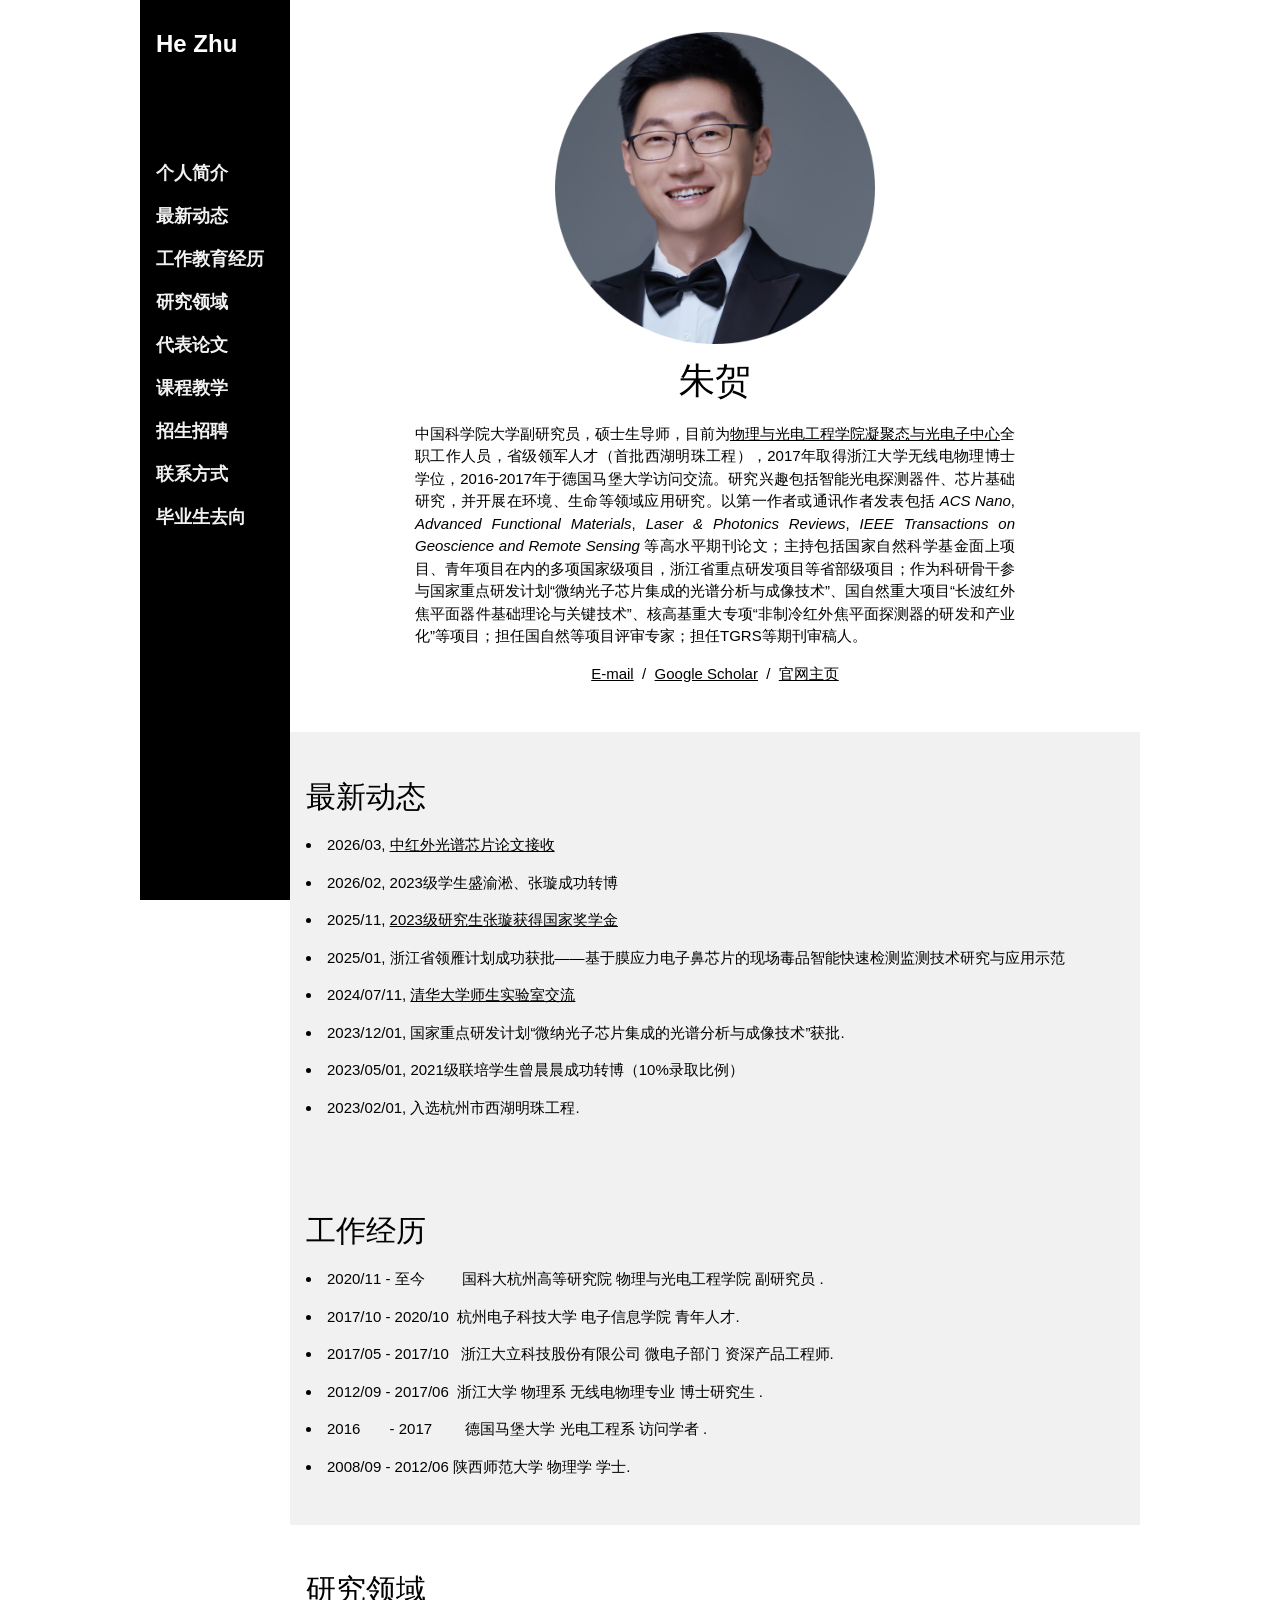
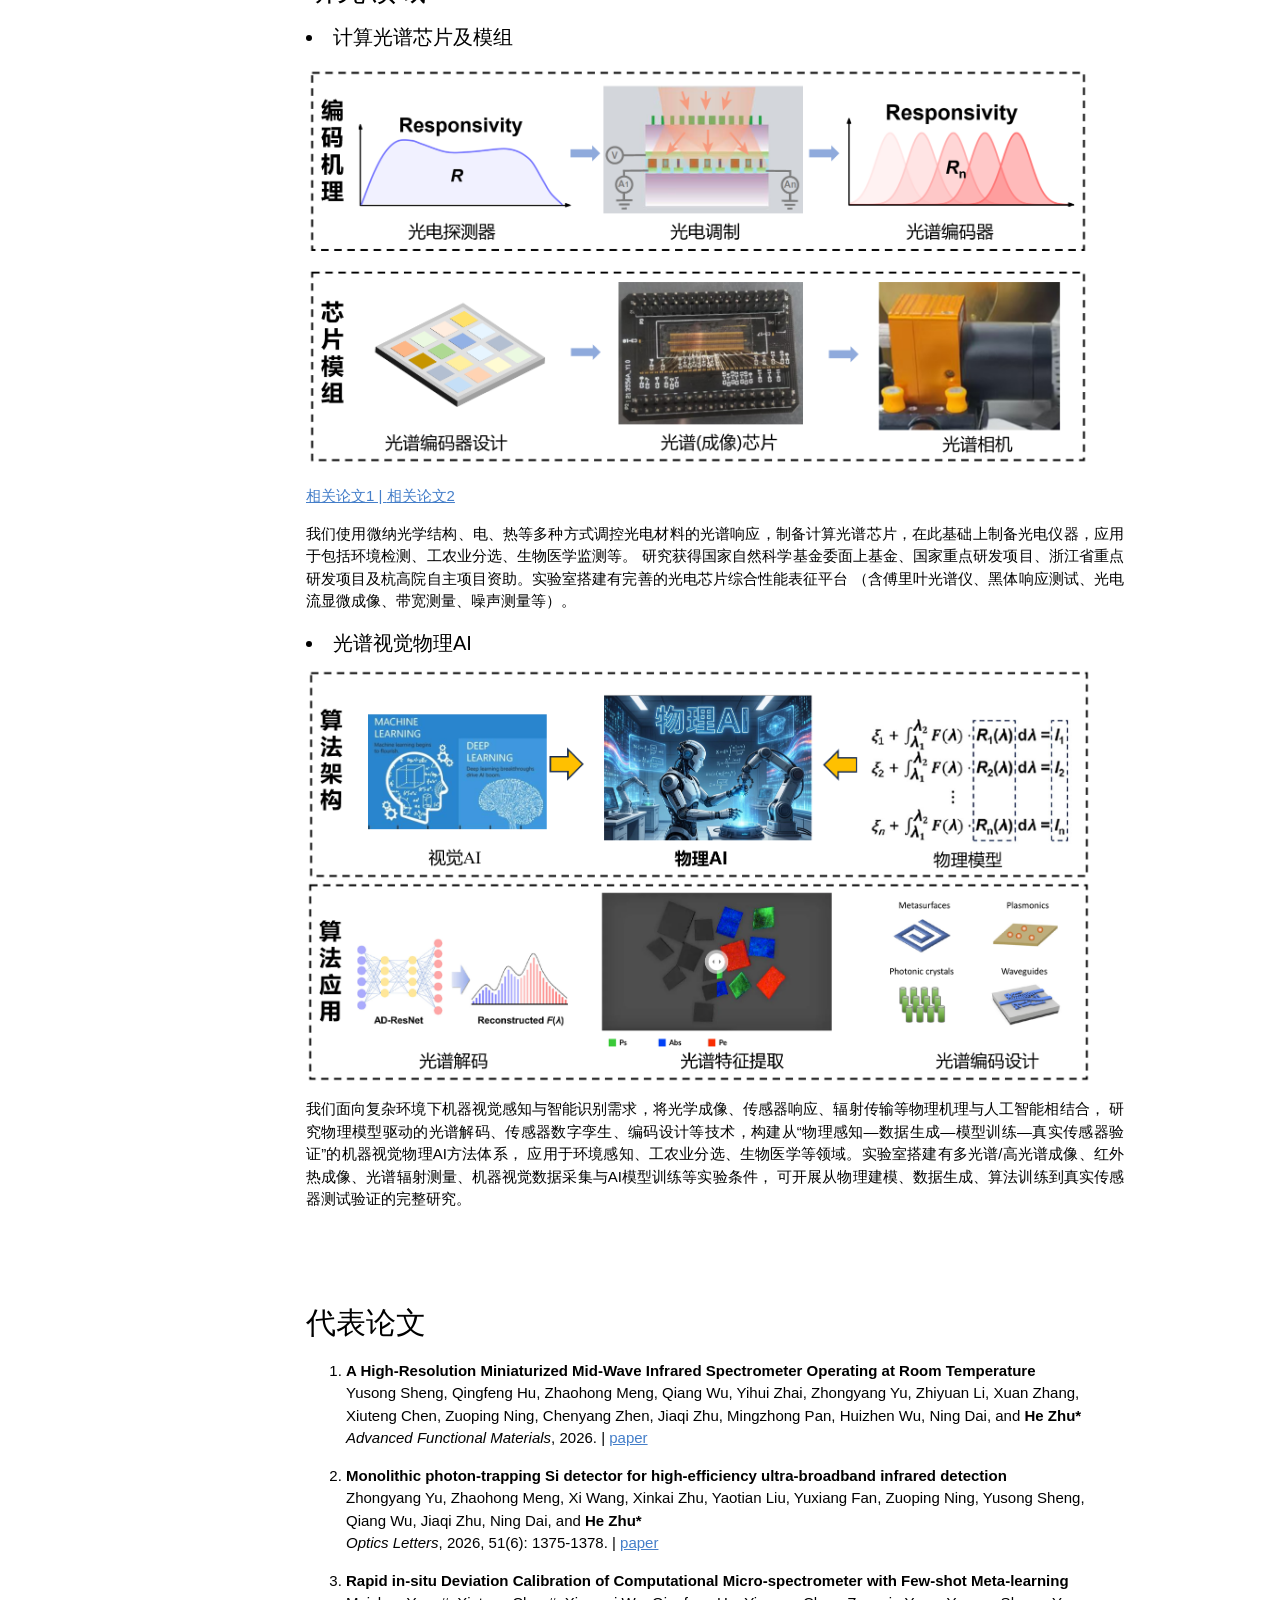
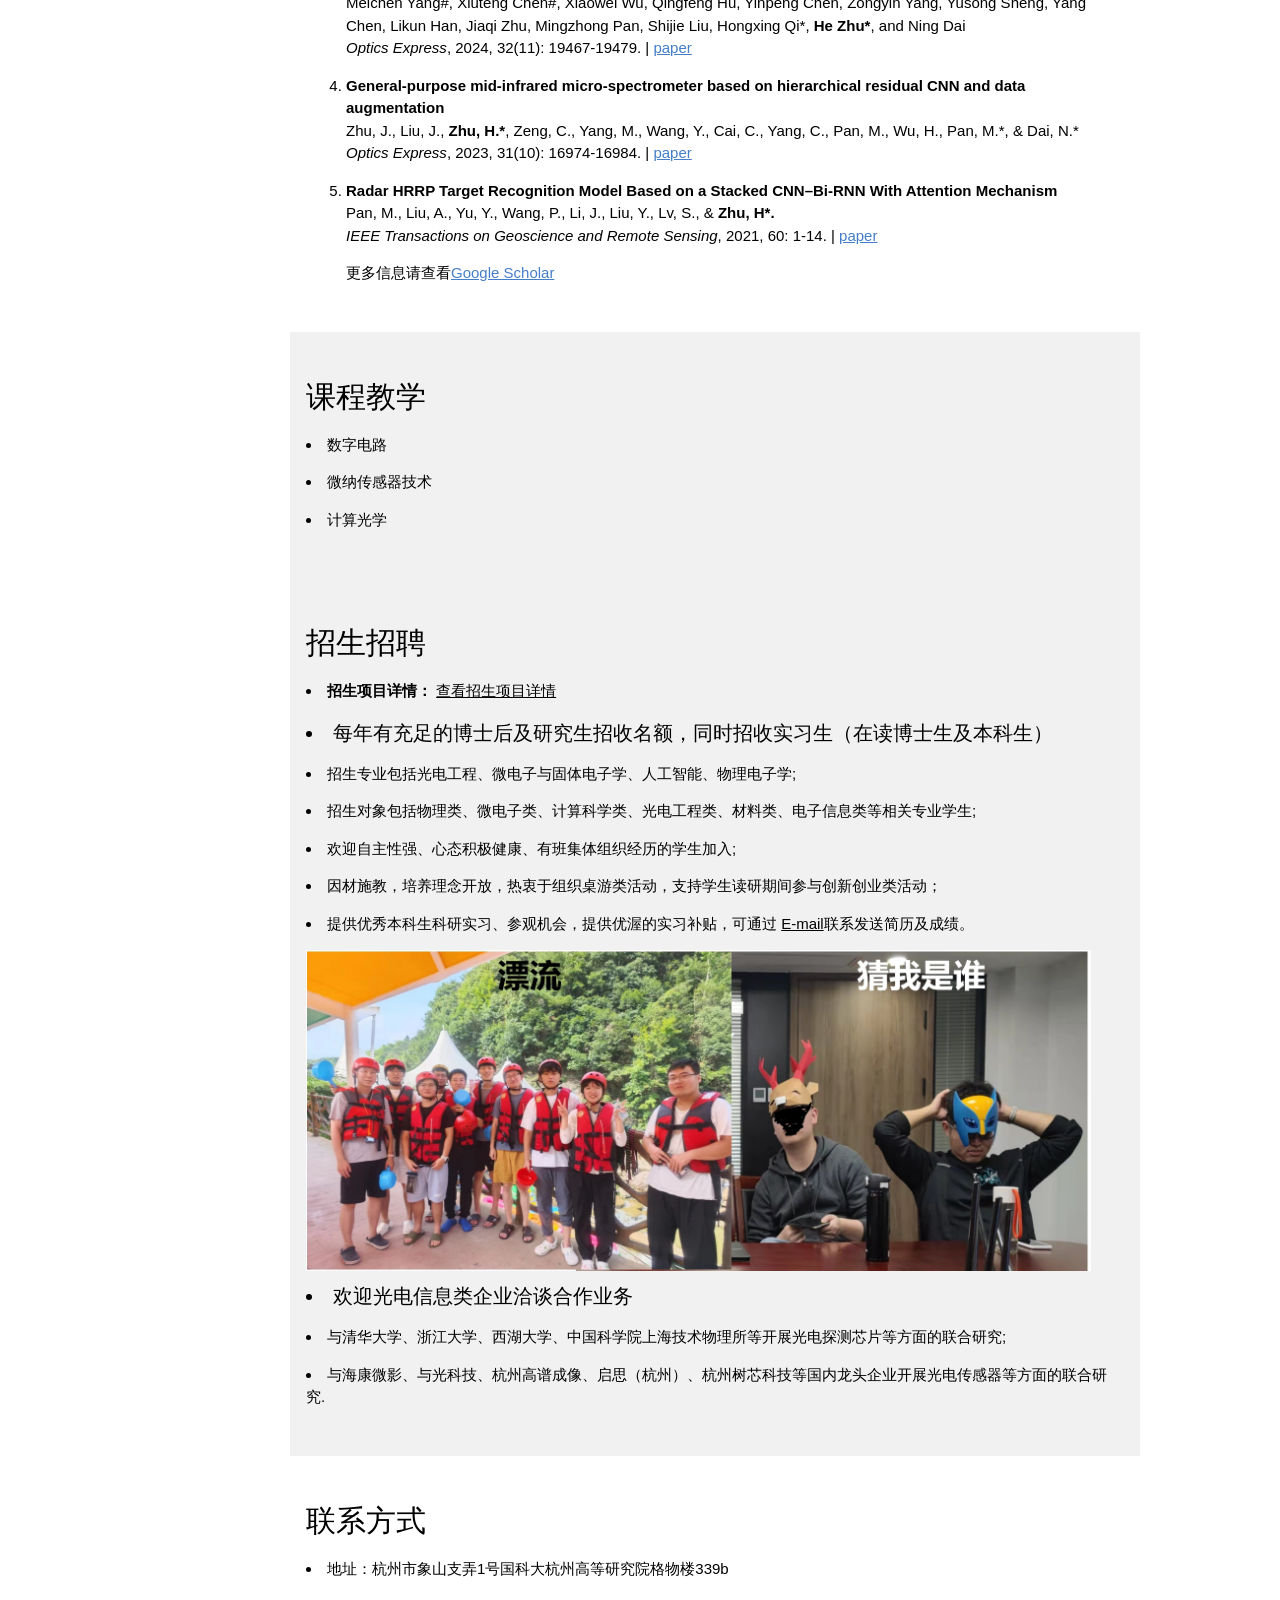
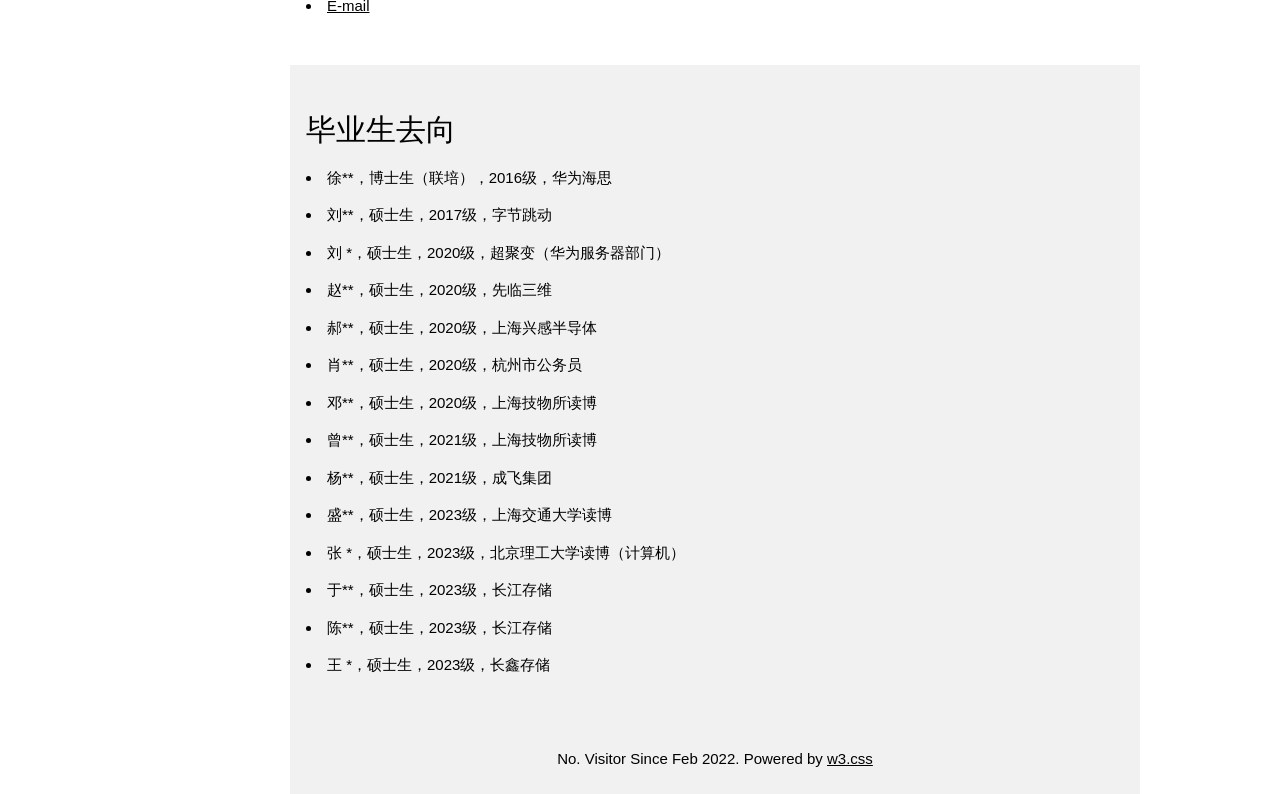
==== index.html @ 07e1faf7 "Initial commit" ====
<!DOCTYPE html>
<html xmlns="http://www.w3.org/1999/xhtml" xml:lang="en">

<head>

  <title>He Zhu's Homepage</title>

  <meta charset="UTF-8">
  <meta name="viewport" content="width=device-width, initial-scale=1">
  <meta http-equiv="Content-Type" content="text/html; charset=UTF-8">
  <meta name="description" content="He Zhu is currently a associate professor at University of Chinese Acedamy of Sciences">
  <meta name="keywords" content="He Zhu, 朱贺, University of Chinese Acedamy of Science, electronics engineering, Deep Learning, integrated optoelectronics, integrated circuit">
  <meta name="author" content="He Zhu" />

  <link rel="stylesheet" href="w3.css">

  <style>
  .w3-sidebar a {font-family: "Roboto", sans-serif}
  body,h1,h2,h3,h4,h5,h6,.w3-wide {font-family: "Montserrat", sans-serif;}
  </style>

  <link rel="icon" type="image/png" href="images/icons.png">
  <!--
  <script src="jquery.min.js"></script>
  <script>
  $(document).ready(function(){
    // Add smooth scrolling to all links
    $("a").on('click', function(event) {
      // Make sure this.hash has a value before overriding default behavior
      if (this.hash !== "") {
        // Prevent default anchor click behavior
        event.preventDefault();
        // Store hash
        var hash = this.hash;
        // Using jQuery's animate() method to add smooth page scroll
        // The optional number (800) specifies the number of milliseconds it takes to scroll to the specified area
        $('html, body').animate({
          scrollTop: $(hash).offset().top
        }, 800, function(){
          // Add hash (#) to URL when done scrolling (default click behavior)
          window.location.hash = hash;
        });
      } // End if
    });
  });
  </script>
  //-->

</head>


<body class="w3-content" style="max-width:1000px">

<!-- Sidebar/menu -->
<nav class="w3-sidebar w3-bar-block w3-black w3-collapse w3-top w3-right" style="z-index:3;width:150px" id="mySidebar">
  <div class="w3-container w3-display-container w3-padding-16">
    <h3><b>He Zhu</b></h3>
  </div>
  <div class="w3-padding-64 w3-text-light-grey w3-large" style="font-weight:bold">
    <a href="#个人简介" class="w3-bar-item w3-button">个人简介</a>
    <a href="#最新动态" class="w3-bar-item w3-button">最新动态</a>
    <a href="#工作经历" class="w3-bar-item w3-button">工作教育经历</a>
    <a href="#研究领域" class="w3-bar-item w3-button">研究领域</a>
    <a href="#代表论文" class="w3-bar-item w3-button">代表论文</a>
    <a href="#课程教学" class="w3-bar-item w3-button">课程教学</a>
    <a href="#招生招聘" class="w3-bar-item w3-button">招生招聘</a>
    <a href="#联系方式" class="w3-bar-item w3-button">联系方式</a>
	<a href="#毕业生去向" class="w3-bar-item w3-button">毕业生去向</a>
  </div>
</nav>

<!-- Top menu on small screens -->
<header class="w3-bar w3-top w3-hide-large w3-black w3-xlarge">
  <div class="w3-bar-item w3-padding-24">He Zhu</div>
  <a href="javascript:void(0)" class="w3-bar-item w3-button w3-padding-24 w3-right"  style="font-stretch: extra-expanded;" onclick="w3_open()"><b>≡</b></a>
  </div>
</header>

<!-- Overlay effect when opening sidebar on small screens -->
<div class="w3-overlay w3-hide-large" onclick="w3_close()" style="cursor:pointer" title="close side menu" id="myOverlay"></div>

<!-- !PAGE CONTENT! -->
<div class="w3-main" style="margin-left:150px">

  <!-- Push down content on small screens -->
  <div class="w3-hide-large" style="margin-top:83px"></div>

<!-- The Home Section -->
    <div class="w3-container w3-center w3-padding-32" id="个人简介">
      <img style="width: 80%;max-width: 320px" alt="profile photo" src="images/HeZhu.png">
      <h1>朱贺</h1>
        <p class="w3-justify" style="width:100%;border:0px;border-spacing:0px;border-collapse:separate;margin-right:auto;margin-left:auto;max-width:600px">
          中国科学院大学副研究员，硕士生导师，目前为<a href="http://hias.ucas.ac.cn/wlgd/">物理与光电工程学院凝聚态与光电子中心</a>全职工作人员，省级领军人才（首批西湖明珠工程），2017年取得浙江大学无线电物理博士学位，2016-2017年于德国马堡大学访问交流。研究兴趣包括智能光电探测器件、芯片基础研究，并开展在环境、生命等领域应用研究。以第一作者或通讯作者发表包括
		<em>ACS Nano</em>, <em>Advanced Functional Materials</em>, <em>Laser & Photonics Reviews</em>, <em>IEEE Transactions on Geoscience and Remote Sensing</em>
		等高水平期刊论文；主持包括国家自然科学基金面上项目、青年项目在内的多项国家级项目，浙江省重点研发项目等省部级项目；作为科研骨干参与国家重点研发计划“微纳光子芯片集成的光谱分析与成像技术”、国自然重大项目“长波红外焦平面器件基础理论与关键技术”、核高基重大专项“非制冷红外焦平面探测器的研发和产业化”等项目；担任国自然等项目评审专家；担任TGRS等期刊审稿人。
        </p>
        <p class="w3-center">
          <a href="mailto:anthonyzhu1990@hotmail.com">E-mail</a> &nbsp/&nbsp
          <a href="https://scholar.google.com/citations?user=N4bDGVIAAAAJ&hl">Google Scholar</a> &nbsp/&nbsp
          <a href="https://people.ucas.ac.cn/~0068538"> 官网主页 </a>
        </p>
        </tbody></table>
  </div>

<!-- The News Section -->
  <div class="w3-container w3-light-grey w3-padding-32" id="最新动态">
   <h2>最新动态</h2>
	  <p><li> 2026/03, <a href="https://advanced.onlinelibrary.wiley.com/doi/full/10.1002/adfm.202528006">中红外光谱芯片论文接收</a></li></p>
	  <p><li> 2026/02, 2023级学生盛渝淞、张璇成功转博</a></li></p>
	  <p><li> 2025/11, <a href="https://mp.weixin.qq.com/s/tGNNnICyc20aMs4fM48_Fg">2023级研究生张璇获得国家奖学金</a></li></p>
	  <p><li> 2025/01, 浙江省领雁计划成功获批——基于膜应力电子鼻芯片的现场毒品智能快速检测监测技术研究与应用示范</a></li></p>
	  <p><li> 2024/07/11, <a href="http://hias.ucas.ac.cn/wlgd/info/1025/1534.htm">清华大学师生实验室交流</a></li></p>
	  <p><li> 2023/12/01, 国家重点研发计划“微纳光子芯片集成的光谱分析与成像技术”获批.</li></p>
	  <p><li> 2023/05/01, 2021级联培学生曾晨晨成功转博（10%录取比例）</li></p>
	  <p><li> 2023/02/01, 入选杭州市西湖明珠工程.</li></p>
  </div>
<!-- The Experience Section -->
  <div class="w3-container w3-light-grey w3-padding-32" id="工作经历">
    <h2>工作经历</h2>
      <p><li> 2020/11 - 至今&nbsp;&nbsp;&nbsp;&nbsp;&nbsp;&nbsp;&nbsp;&nbsp; 国科大杭州高等研究院 物理与光电工程学院 副研究员 .</li></p>
      <p><li> 2017/10 - 2020/10&nbsp; 杭州电子科技大学 电子信息学院 青年人才.</li></p>
      <p><li> 2017/05 - 2017/10&nbsp;&nbsp; 浙江大立科技股份有限公司 微电子部门 资深产品工程师.</li></p>
      <p><li> 2012/09 - 2017/06&nbsp; 浙江大学 物理系 无线电物理专业 博士研究生 .</li></p>
	  <p><li> 2016 &nbsp;&nbsp;&nbsp;&nbsp;&nbsp;&nbsp;- 2017&nbsp;&nbsp;&nbsp;&nbsp;&nbsp;&nbsp;&nbsp; 德国马堡大学 光电工程系 访问学者  .</li></p>
      <p><li> 2008/09 - 2012/06 陕西师范大学 物理学 学士.</li></p>          
  </div>
<!-- The Research Section -->
  <div class="w3-container w3-padding-32" id="研究领域">
    <h2>研究领域</h2>
   <h4><li>计算光谱芯片及模组</li></h4>
        <img style="width:96%;" src="images/1.png"> 
        <p class="w3-justify">
        <a style="color: #447ec9" href="https://sci-hub.se/10.1109/tgrs.2021.3055061">相关论文1 | </a> <a style="color: #447ec9" href="chrome-extension://ikhdkkncnoglghljlkmcimlnlhkeamad/pdf-viewer/web/viewer.html?file=https%3A%2F%2Fopg.optica.org%2Fdirectpdfaccess%2F3acac5ec-721a-4511-b8a6ef97a8b1cde2_530421%2Foe-31-10-16974.pdf%3Fda%3D1%26id%3D530421%26seq%3D0%26mobile%3Dno#=&zoom=190">相关论文2</a>
        </p>
        <p class="w3-justify">
        我们使用微纳光学结构、电、热等多种方式调控光电材料的光谱响应，制备计算光谱芯片，在此基础上制备光电仪器，应用于包括环境检测、工农业分选、生物医学监测等。
		研究获得国家自然科学基金委面上基金、国家重点研发项目、浙江省重点研发项目及杭高院自主项目资助。实验室搭建有完善的光电芯片综合性能表征平台
		（含傅里叶光谱仪、黑体响应测试、光电流显微成像、带宽测量、噪声测量等）。
        </p> 
   <h4><li>光谱视觉物理AI</li></h4>
        <img style="width:96%;" src="images/2.png"> 
        <p class="w3-justify">
        </p>
        <p class="w3-justify">
        我们面向复杂环境下机器视觉感知与智能识别需求，将光学成像、传感器响应、辐射传输等物理机理与人工智能相结合，
		研究物理模型驱动的光谱解码、传感器数字孪生、编码设计等技术，构建从“物理感知—数据生成—模型训练—真实传感器验证”的机器视觉物理AI方法体系，
		应用于环境感知、工农业分选、生物医学等领域。实验室搭建有多光谱/高光谱成像、红外热成像、光谱辐射测量、机器视觉数据采集与AI模型训练等实验条件，
		可开展从物理建模、数据生成、算法训练到真实传感器测试验证的完整研究。
        </p>    
  </div>
  
 <!-- The Publications Section -->
  <div class="w3-container w3-padding-32"" id="代表论文">
    <h2>代表论文</h2>

    <ol>

	  <p>
      <li><strong>A High-Resolution Miniaturized Mid-Wave Infrared Spectrometer Operating at Room Temperature</strong>
      <br>
      Yusong Sheng, Qingfeng Hu, Zhaohong Meng, Qiang Wu, Yihui Zhai, Zhongyang Yu, Zhiyuan Li, Xuan Zhang, Xiuteng Chen, Zuoping Ning, Chenyang Zhen, Jiaqi Zhu, Mingzhong Pan, Huizhen Wu, Ning Dai, and <strong>He Zhu*</strong>
      <br>
      <em>Advanced Functional Materials</em>, 2026. | <a style="color: #447ec9" href="https://advanced.onlinelibrary.wiley.com/doi/full/10.1002/adfm.202528006">paper</a>
      </p>
      
	  <p>
      <li><strong>Monolithic photon-trapping Si detector for high-efficiency ultra-broadband infrared detection</strong>
      <br>
      Zhongyang Yu, Zhaohong Meng, Xi Wang, Xinkai Zhu, Yaotian Liu, Yuxiang Fan, Zuoping Ning, Yusong Sheng, Qiang Wu, Jiaqi Zhu, Ning Dai, and <strong>He Zhu*</strong>
      <br>
      <em>Optics Letters</em>, 2026, 51(6): 1375-1378. | <a style="color: #447ec9" href="https://opg.optica.org/viewmedia.cfm?r=1&rwjcode=ol&uri=ol-51-6-1375&seq=0">paper</a>
      </p>
		
      <p>
      <li><strong>Rapid in-situ Deviation Calibration of Computational Micro-spectrometer with Few-shot Meta-learning</strong>
      <br>
      Meichen Yang#, Xiuteng Chen#, Xiaowei Wu, Qingfeng Hu, Yinpeng Chen, Zongyin Yang, Yusong Sheng, Yang Chen, Likun Han, Jiaqi Zhu, Mingzhong Pan, Shijie Liu, Hongxing Qi*, <strong>He Zhu*</strong>, and Ning Dai
      <br>
      <em>Optics Express</em>, 2024, 32(11): 19467-19479. | <a style="color: #447ec9" href="https://opg.optica.org/oe/fulltext.cfm?uri=oe-32-11-19467">paper</a>
      </p>
	    
      <p>
      <li><strong>General-purpose mid-infrared micro-spectrometer based on hierarchical residual CNN and data augmentation</strong>
      <br>
      Zhu, J., Liu, J., <strong>Zhu, H.*</strong>, Zeng, C., Yang, M., Wang, Y., Cai, C., Yang, C., Pan, M., Wu, H., Pan, M.*, & Dai, N.*
      <br>
      <em>Optics Express</em>, 2023, 31(10): 16974-16984. | <a style="color: #447ec9" href="chrome-extension://ikhdkkncnoglghljlkmcimlnlhkeamad/pdf-viewer/web/viewer.html?file=https%3A%2F%2Fopg.optica.org%2Fdirectpdfaccess%2F9997e5d5-12fb-4549-94328fb169405b55_530421%2Foe-31-10-16974.pdf%3Fda%3D1%26id%3D530421%26seq%3D0%26mobile%3Dno#=&zoom=190">paper</a>
      </p>  
		
      <p>
      <li><strong>Radar HRRP Target Recognition Model Based on a Stacked CNN–Bi-RNN With Attention Mechanism</strong>
      <br>
      Pan, M., Liu, A., Yu, Y., Wang, P., Li, J., Liu, Y., Lv, S., & <strong>Zhu, H*.</strong> 
      <br>
      <em>IEEE Transactions on Geoscience and Remote Sensing</em>, 2021, 60: 1-14. | <a style="color: #447ec9" href="https://ieeexplore.ieee.org/document/9352965/">paper</a>
      </p>
      <p>
      更多信息请查看<a style="color: #447ec9" href="https://scholar.google.com/citations?user=N4bDGVIAAAAJ&hl">Google Scholar</a>
      </ol>

    </p>
  </div>
<!-- The Teaching Section -->
  <div class="w3-container w3-light-grey w3-padding-32" id="课程教学">
    <h2>课程教学</h2>
      <p><li> 数字电路</p>
      <p><li> 微纳传感器技术</p>
      <p><li> 计算光学</p>
  </div>
<!-- The Recruit Section -->
  <div class="w3-container w3-light-grey w3-padding-32" id="招生招聘">
    <h2>招生招聘</h2>
    <p><li><strong>招生项目详情：</strong> <a href="lab/index.html" target="_blank">查看招生项目详情</a></li></p>
    <h4><li>每年有充足的博士后及研究生招收名额，同时招收实习生（在读博士生及本科生）</li></h4>
	  <p><li> 招生专业包括光电工程、微电子与固体电子学、人工智能、物理电子学;</a></p>
      <p><li> 招生对象包括物理类、微电子类、计算科学类、光电工程类、材料类、电子信息类等相关专业学生;</a></p>
      <p><li> 欢迎自主性强、心态积极健康、有班集体组织经历的学生加入;</a></p>
      <p><li> 因材施教，培养理念开放，热衷于组织桌游类活动，支持学生读研期间参与创新创业类活动；</a></p>
      <p><li> 提供优秀本科生科研实习、参观机会，提供优渥的实习补贴，可通过 <a href="mailto:anthonyzhu1990@hotmail.com">E-mail</a>联系发送简历及成绩。</a></p>
    <img style="width:96%;" src="images/Game3.png"> 
<h4><li>欢迎光电信息类企业洽谈合作业务</li></h4> 
      <p><li> 与清华大学、浙江大学、西湖大学、中国科学院上海技术物理所等开展光电探测芯片等方面的联合研究; </a></p>
      <p><li> 与海康微影、与光科技、杭州高谱成像、启思（杭州）、杭州树芯科技等国内龙头企业开展光电传感器等方面的联合研究</a>.</p>
</div>

  <!-- The contact Section -->
  <div class="w3-container w3-padding-32" id="联系方式">
    <h2>联系方式</h2>
    <p><li> 地址：杭州市象山支弄1号国科大杭州高等研究院格物楼339b</a></p> 
    <p><li> <a href="mailto:anthonyzhu1990@hotmail.com">E-mail</a></p>   
              
   </div>  
 <!-- Graduate -->
  <div class="w3-container w3-light-grey w3-padding-32" id="毕业生去向">
    <h2>毕业生去向</h2>
      <p><li> 徐**，博士生（联培），2016级，华为海思</p>
	  <p><li> 刘**，硕士生，2017级，字节跳动</p>
      <p><li> 刘 *，硕士生，2020级，超聚变（华为服务器部门）</p>
	  <p><li> 赵**，硕士生，2020级，先临三维</p>
      <p><li> 郝**，硕士生，2020级，上海兴感半导体</p>
	  <p><li> 肖**，硕士生，2020级，杭州市公务员</p>
	  <p><li> 邓**，硕士生，2020级，上海技物所读博</p>
      <p><li> 曾**，硕士生，2021级，上海技物所读博</p>
      <p><li> 杨**，硕士生，2021级，成飞集团</p>
	  <p><li> 盛**，硕士生，2023级，上海交通大学读博</p>
	  <p><li> 张 *，硕士生，2023级，北京理工大学读博（计算机）</p>
	  <p><li> 于**，硕士生，2023级，长江存储</p>
	  <p><li> 陈**，硕士生，2023级，长江存储</p>
	  <p><li> 王 *，硕士生，2023级，长鑫存储</p>	  
  </div>
  <div class="w3-light-grey w3-center w3-padding-24">

  <!-- Default Statcounter code for He Zhu's Homepage
  https://www.wangyunhe.site -->
  No.
  <script type="text/javascript">
  var sc_project=12347113; 
  var sc_invisible=0; 
  var sc_security="21aca5d1"; 
  var sc_https=1; 
  var scJsHost = "https://";
  document.write("<sc"+"ript type='text/javascript' src='" + scJsHost+
  "statcounter.com/counter/counter.js'></"+"script>");
  </script> Visitor Since Feb 2022. Powered by <a href="https://www.w3schools.com/w3css/default.asp" title="W3.CSS" target="_blank" class="w3-hover-opacity">w3.css</a>
  <noscript>
    <div class="statcounter"><a title="Web Analytics Made Easy -
  StatCounter" href="https://statcounter.com/" target="_blank"><img
  class="statcounter" src="https://c.statcounter.com/12347113/0/21aca5d1/0/"
  alt="Web Analytics Made Easy - StatCounter"></a></div>
  </noscript>
  <!-- End of Statcounter Code -->

  </div>

  <!-- End page content -->
</div>

<script>
// Accordion 
function myAccFunc() {
  var x = document.getElementById("demoAcc");
  if (x.className.indexOf("w3-show") == -1) {
    x.className += " w3-show";
  } else {
    x.className = x.className.replace(" w3-show", "");
  }
}

// Click on the "Jeans" link on page load to open the accordion for demo purposes
document.getElementById("myBtn").click();


// Open and close sidebar
function w3_open() {
  document.getElementById("mySidebar").style.display = "block";
  document.getElementById("myOverlay").style.display = "block";
}
 
function w3_close() {
  document.getElementById("mySidebar").style.display = "none";
  document.getElementById("myOverlay").style.display = "none";
}
</script>

</body>
</html>
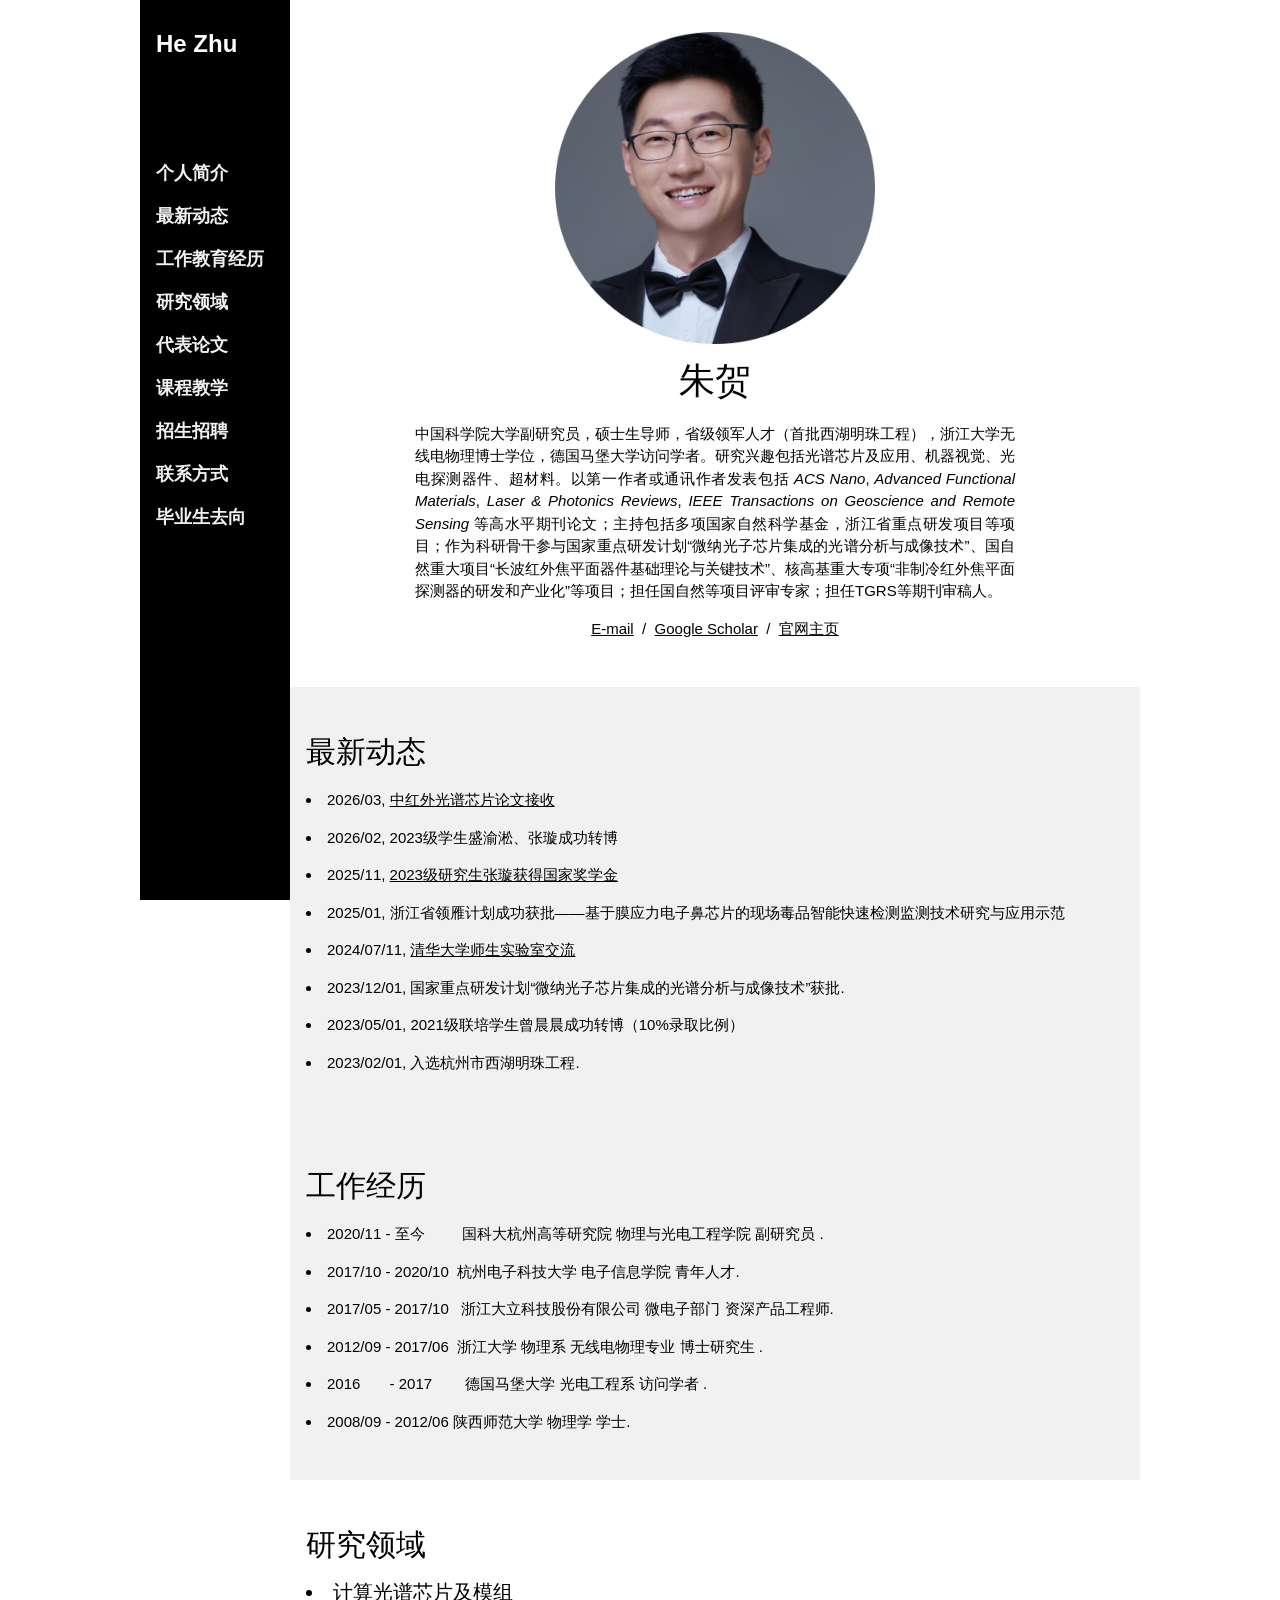
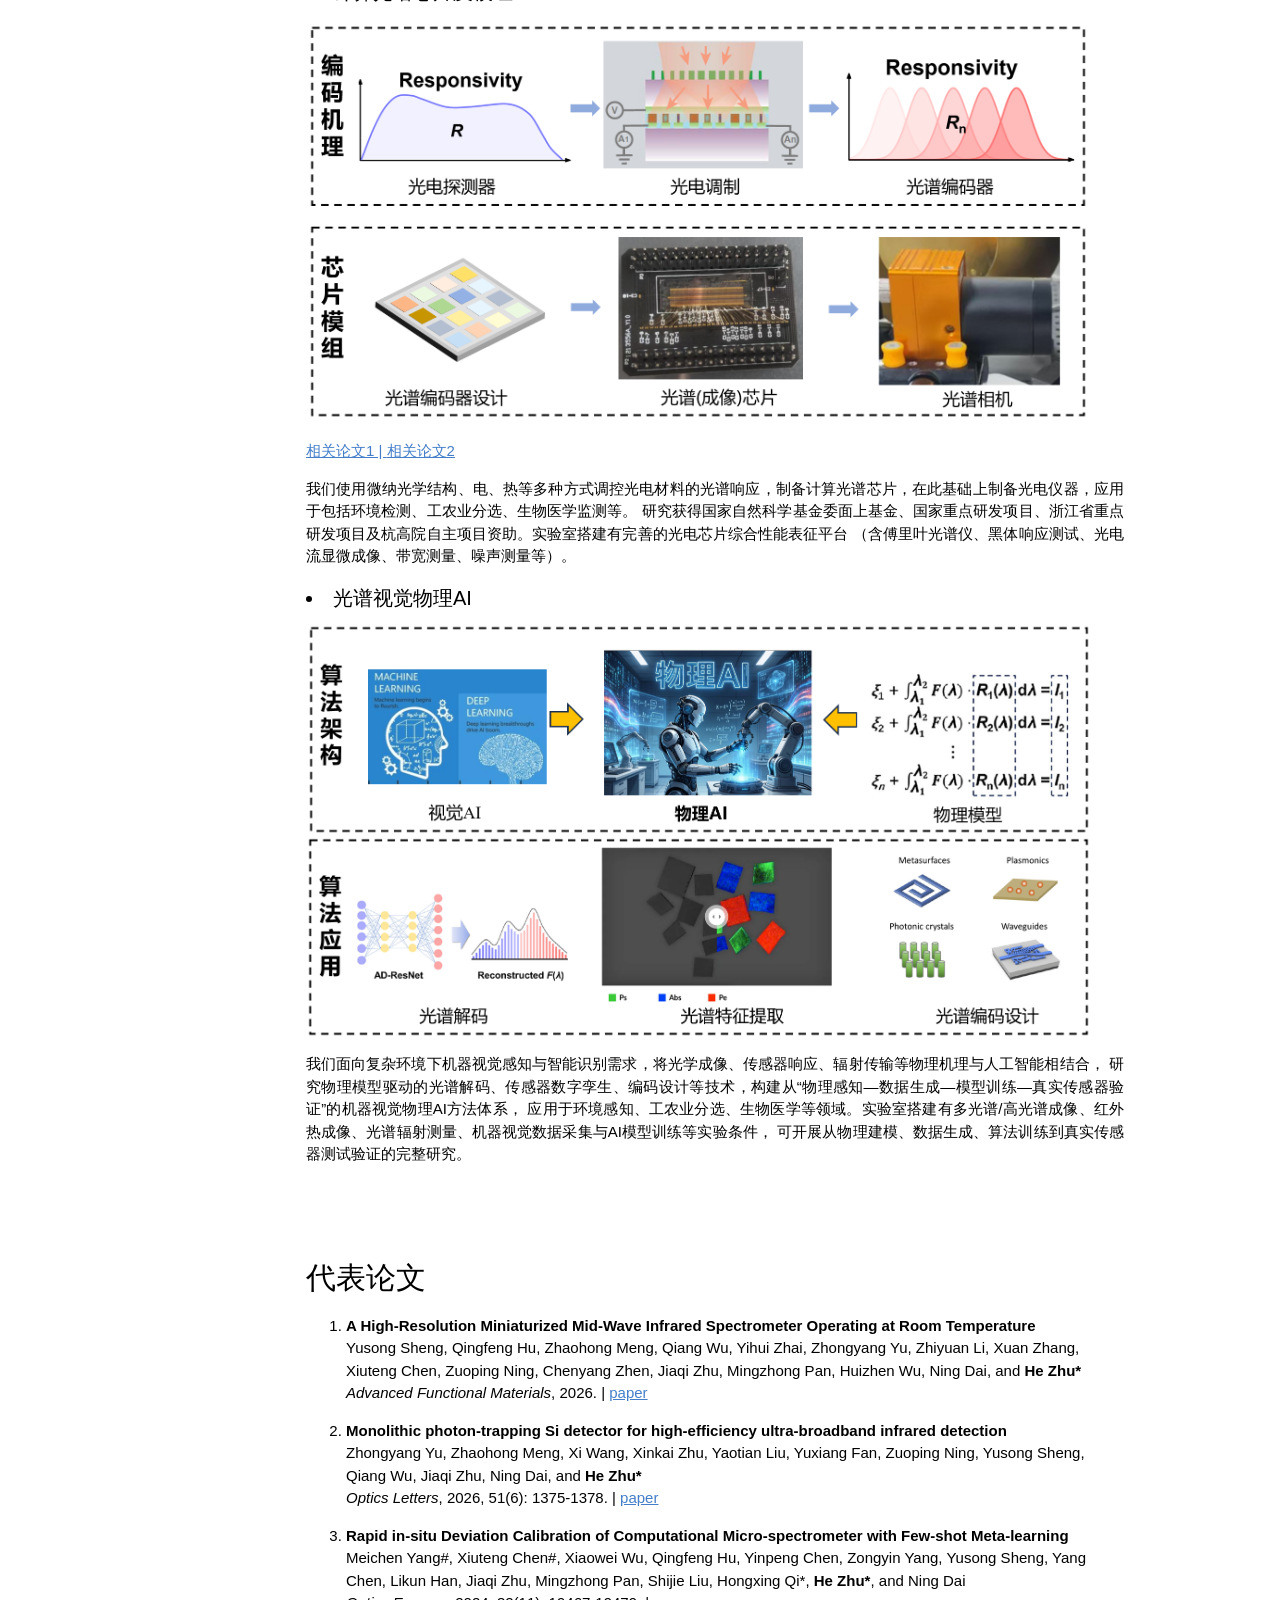
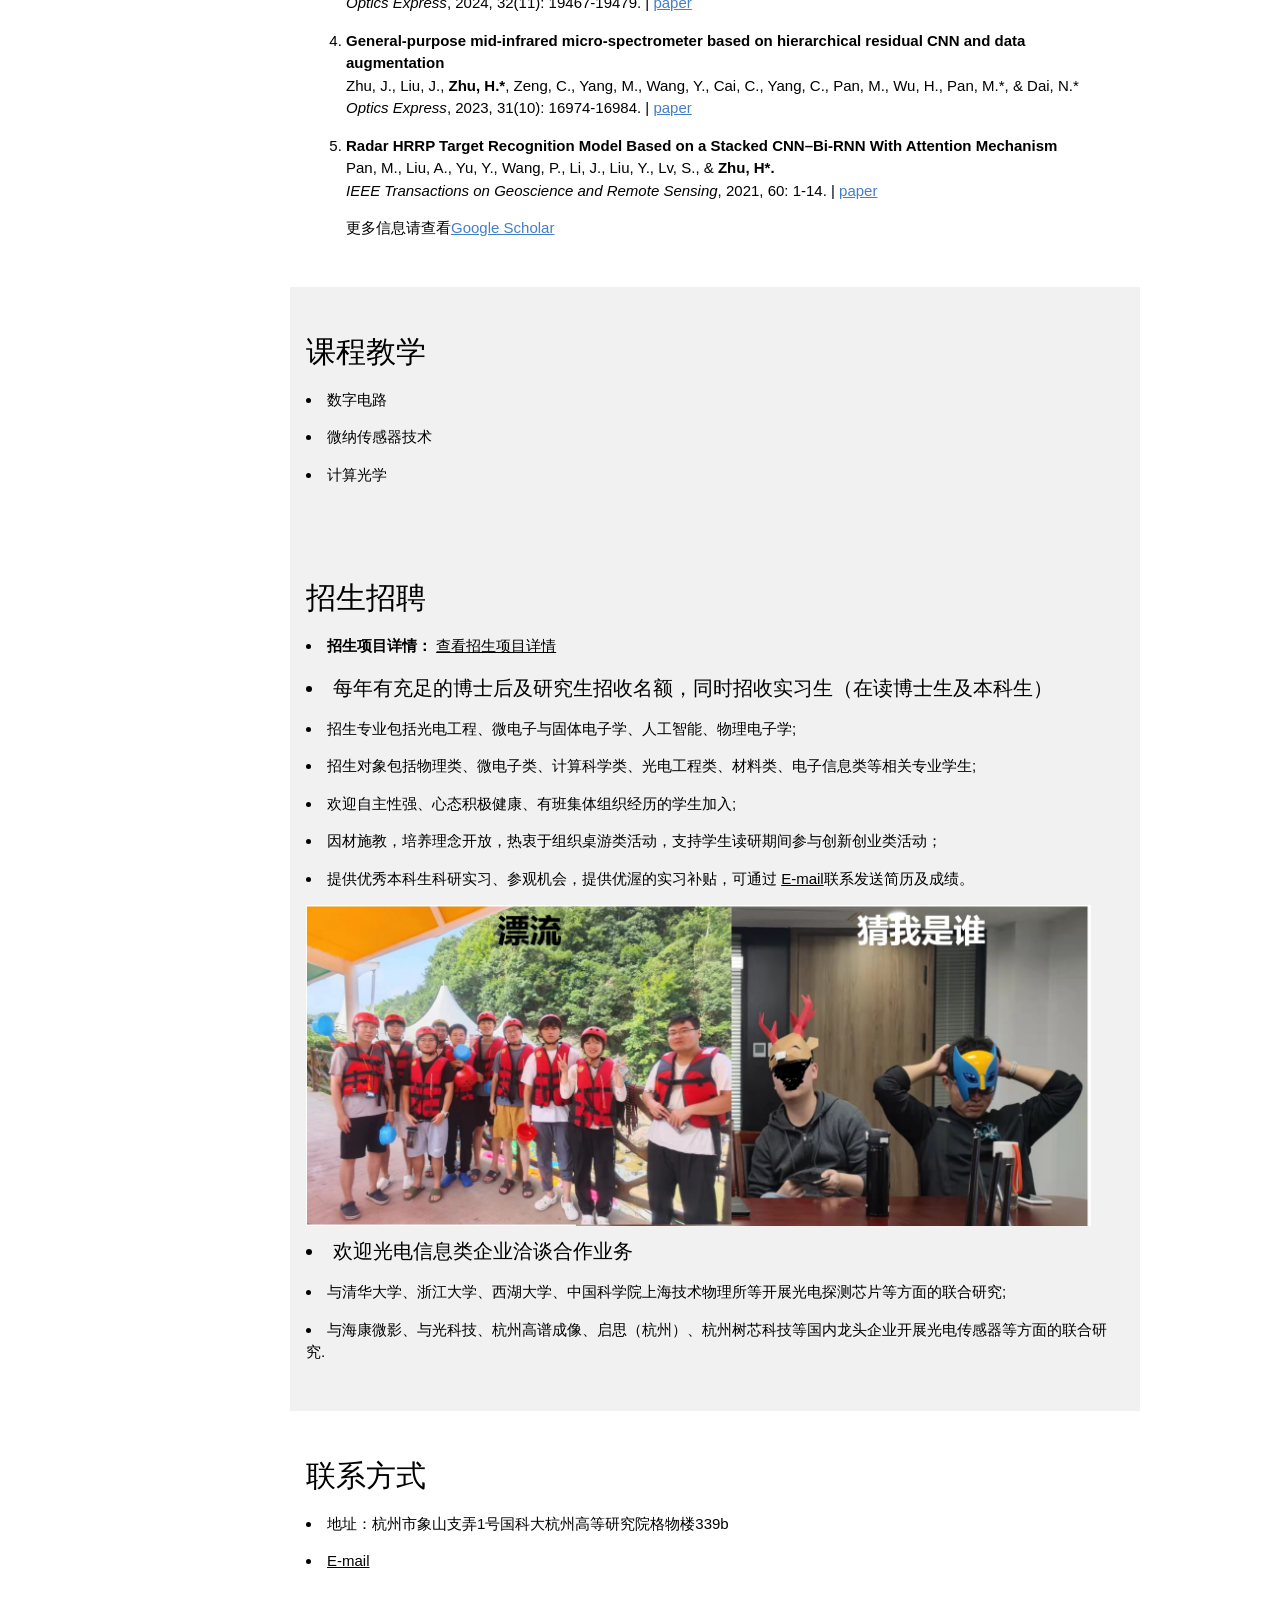
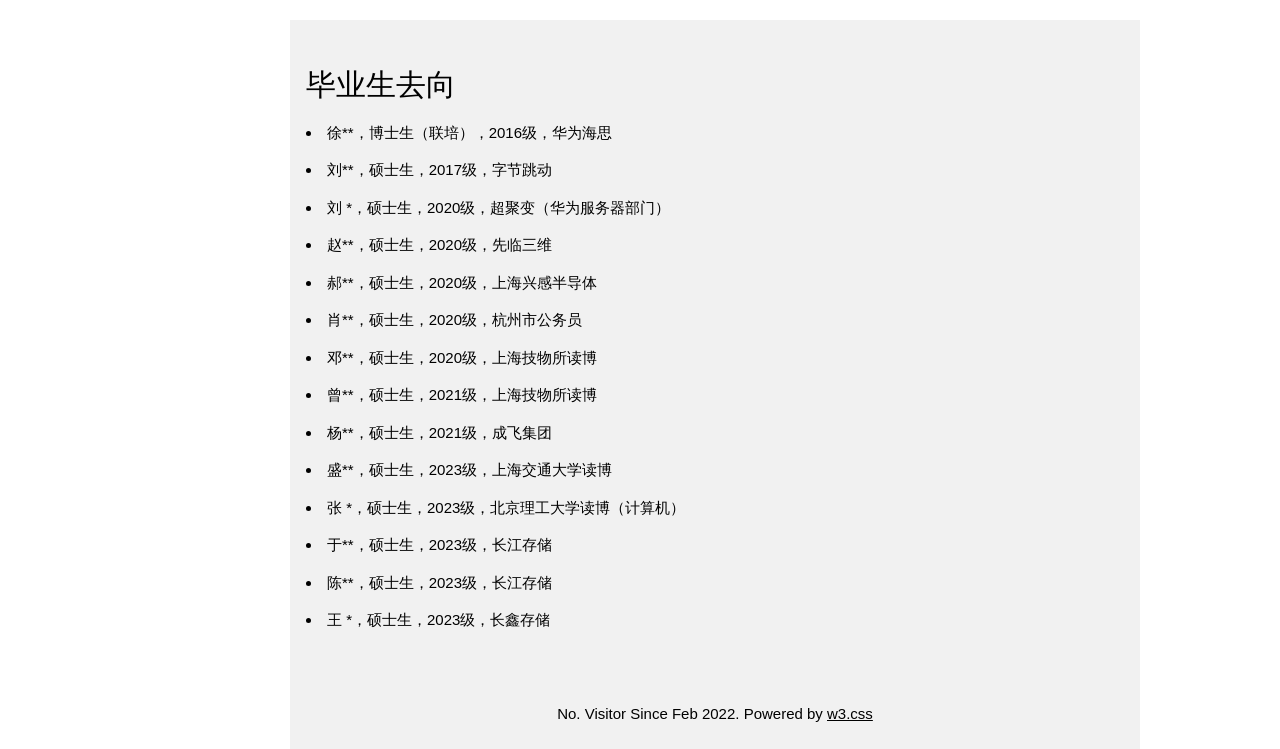
==== commit 23862f71: "Update index.html" ====
--- a/index.html
+++ b/index.html
@@ -91,9 +91,9 @@
       <img style="width: 80%;max-width: 320px" alt="profile photo" src="images/HeZhu.png">
       <h1>朱贺</h1>
         <p class="w3-justify" style="width:100%;border:0px;border-spacing:0px;border-collapse:separate;margin-right:auto;margin-left:auto;max-width:600px">
-          中国科学院大学副研究员，硕士生导师，目前为<a href="http://hias.ucas.ac.cn/wlgd/">物理与光电工程学院凝聚态与光电子中心</a>全职工作人员，省级领军人才（首批西湖明珠工程），2017年取得浙江大学无线电物理博士学位，2016-2017年于德国马堡大学访问交流。研究兴趣包括智能光电探测器件、芯片基础研究，并开展在环境、生命等领域应用研究。以第一作者或通讯作者发表包括
+          中国科学院大学副研究员，硕士生导师，省级领军人才（首批西湖明珠工程），浙江大学无线电物理博士学位，德国马堡大学访问学者。研究兴趣包括光谱芯片及应用、机器视觉、光电探测器件、超材料。以第一作者或通讯作者发表包括
 		<em>ACS Nano</em>, <em>Advanced Functional Materials</em>, <em>Laser & Photonics Reviews</em>, <em>IEEE Transactions on Geoscience and Remote Sensing</em>
-		等高水平期刊论文；主持包括国家自然科学基金面上项目、青年项目在内的多项国家级项目，浙江省重点研发项目等省部级项目；作为科研骨干参与国家重点研发计划“微纳光子芯片集成的光谱分析与成像技术”、国自然重大项目“长波红外焦平面器件基础理论与关键技术”、核高基重大专项“非制冷红外焦平面探测器的研发和产业化”等项目；担任国自然等项目评审专家；担任TGRS等期刊审稿人。
+		等高水平期刊论文；主持包括多项国家自然科学基金，浙江省重点研发项目等项目；作为科研骨干参与国家重点研发计划“微纳光子芯片集成的光谱分析与成像技术”、国自然重大项目“长波红外焦平面器件基础理论与关键技术”、核高基重大专项“非制冷红外焦平面探测器的研发和产业化”等项目；担任国自然等项目评审专家；担任TGRS等期刊审稿人。
         </p>
         <p class="w3-center">
           <a href="mailto:anthonyzhu1990@hotmail.com">E-mail</a> &nbsp/&nbsp
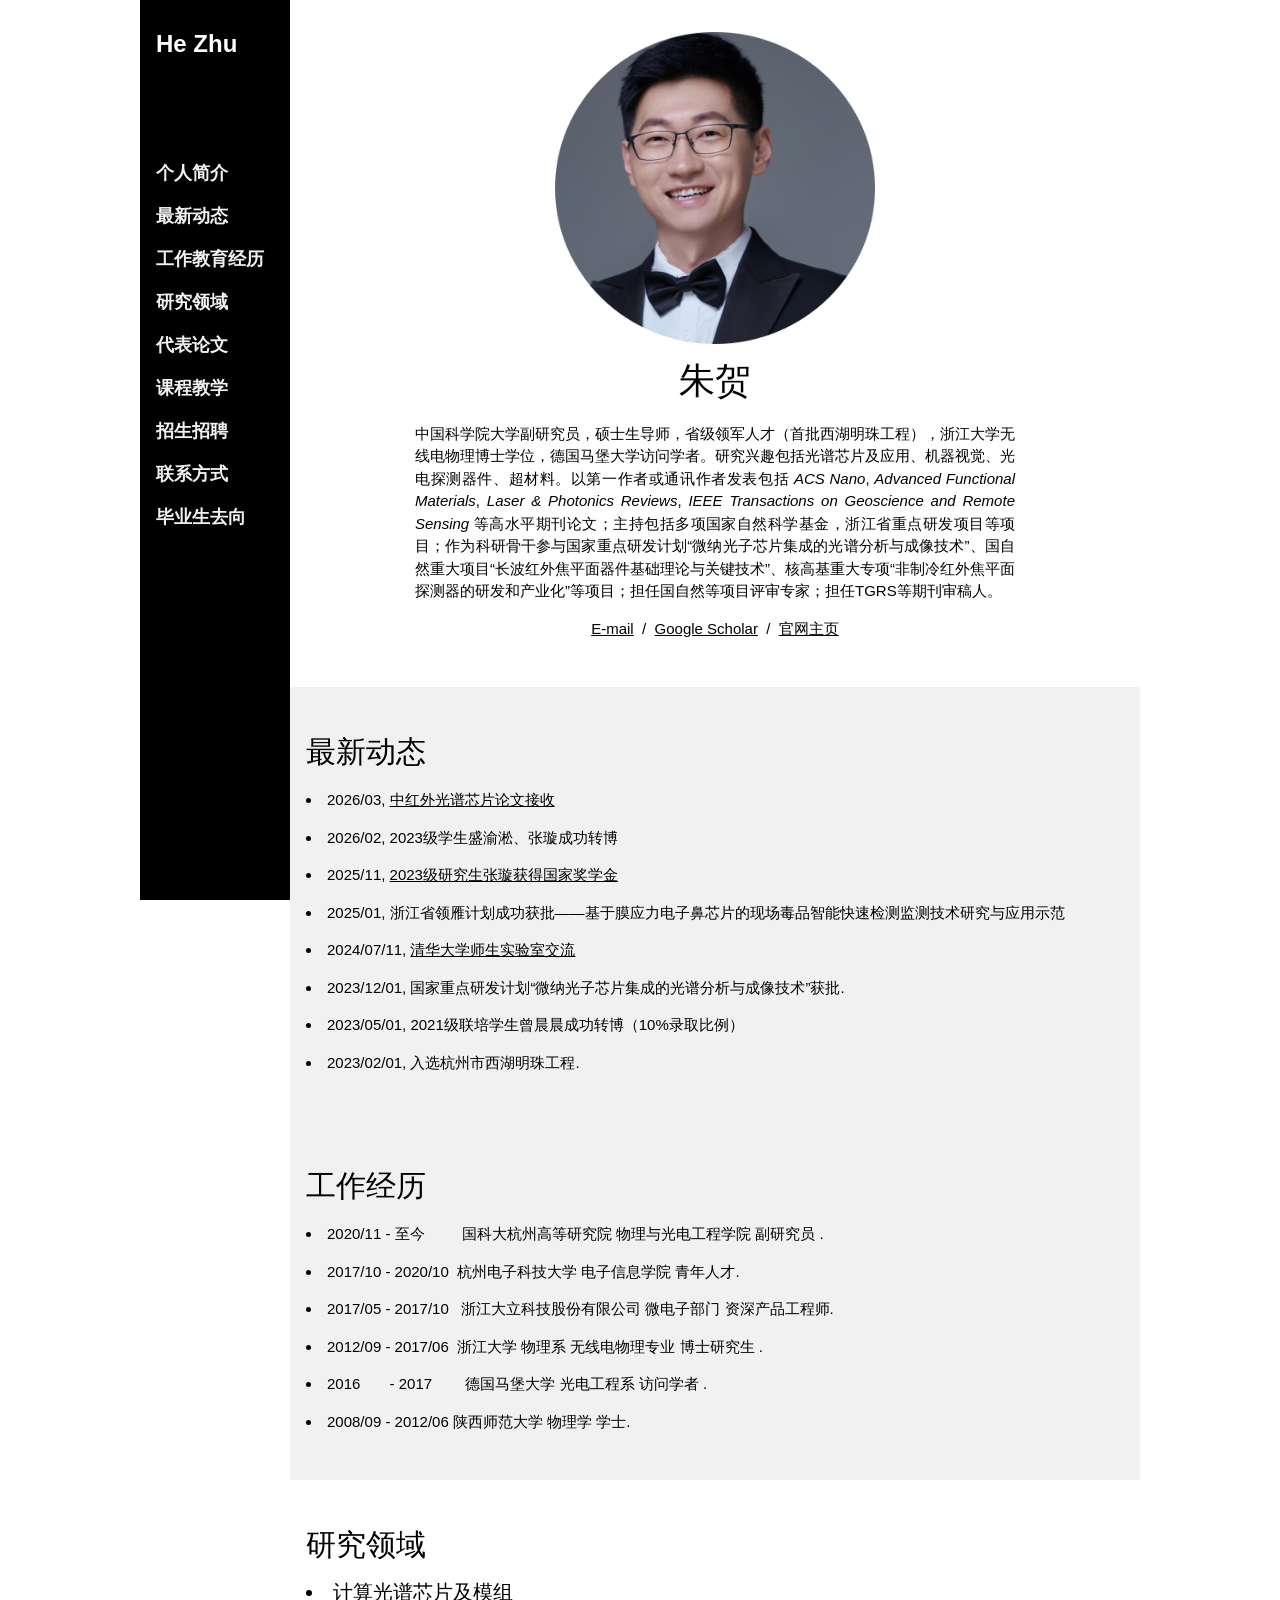
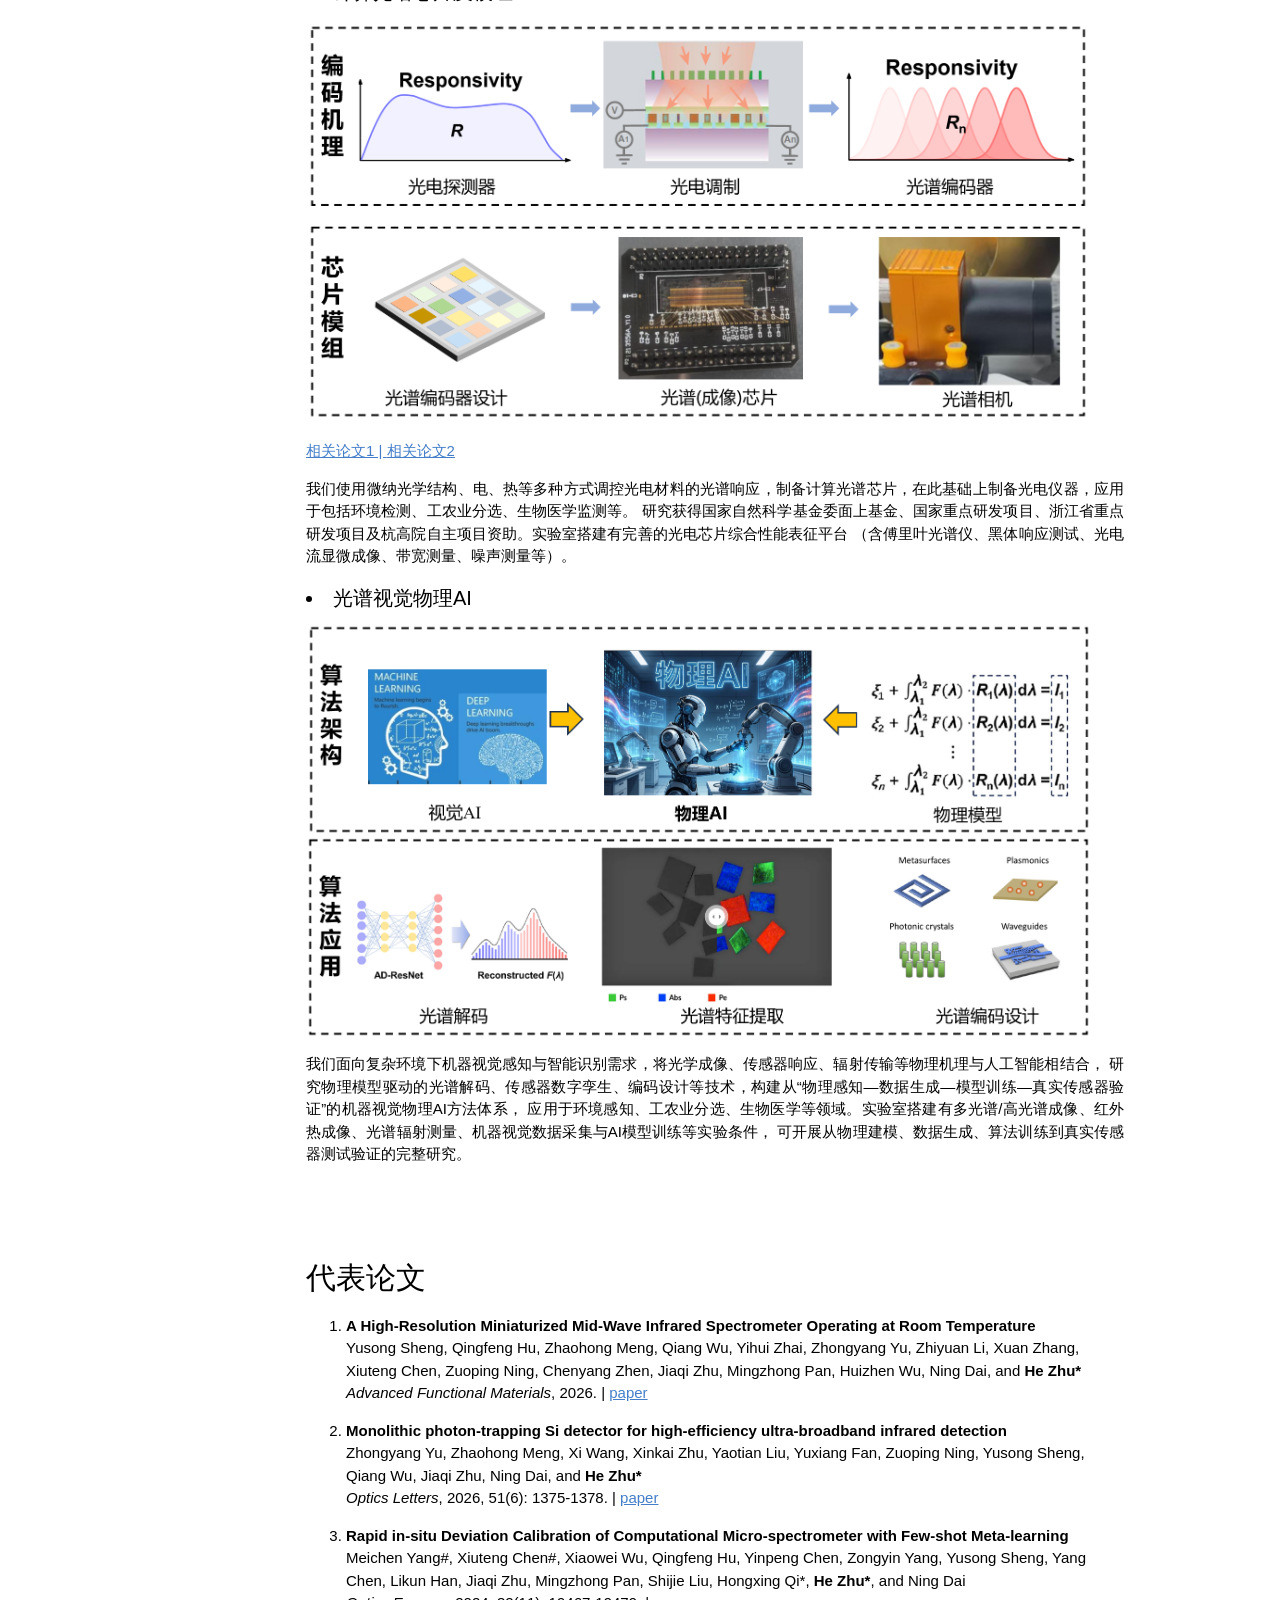
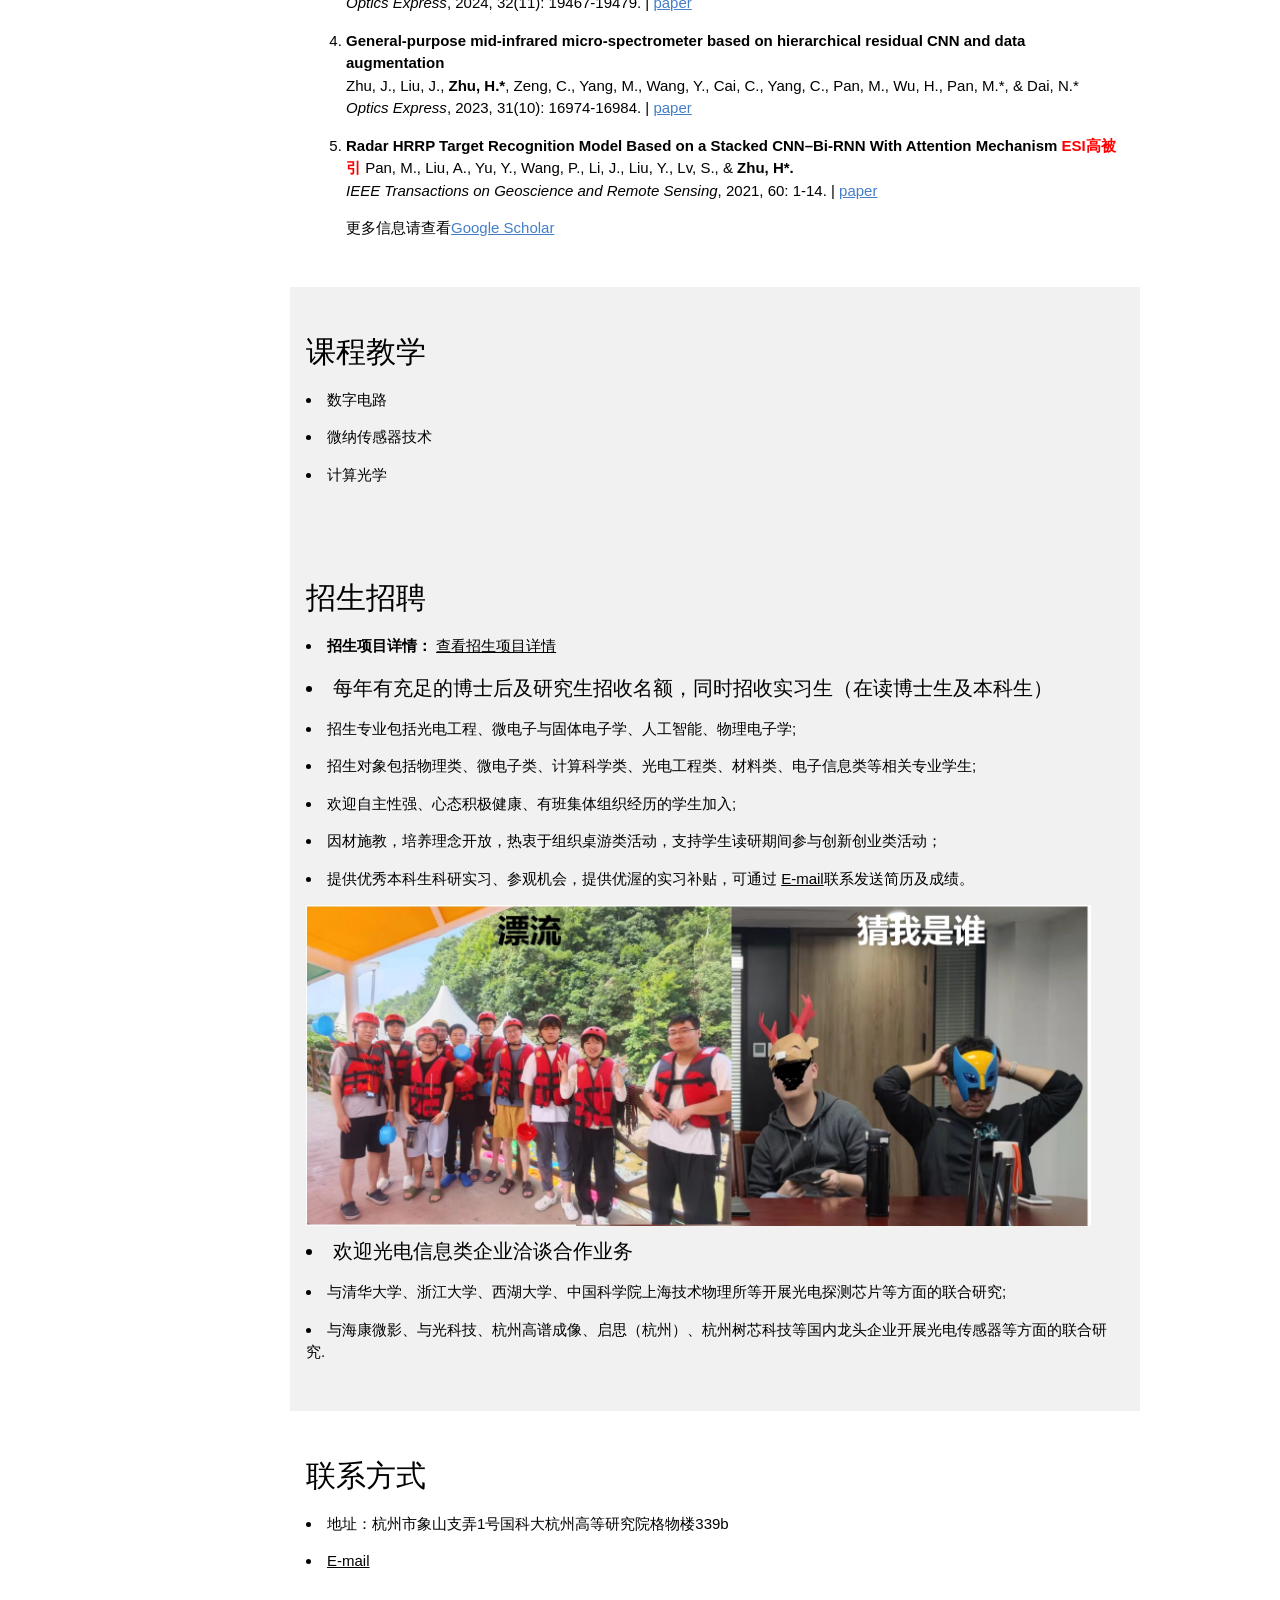
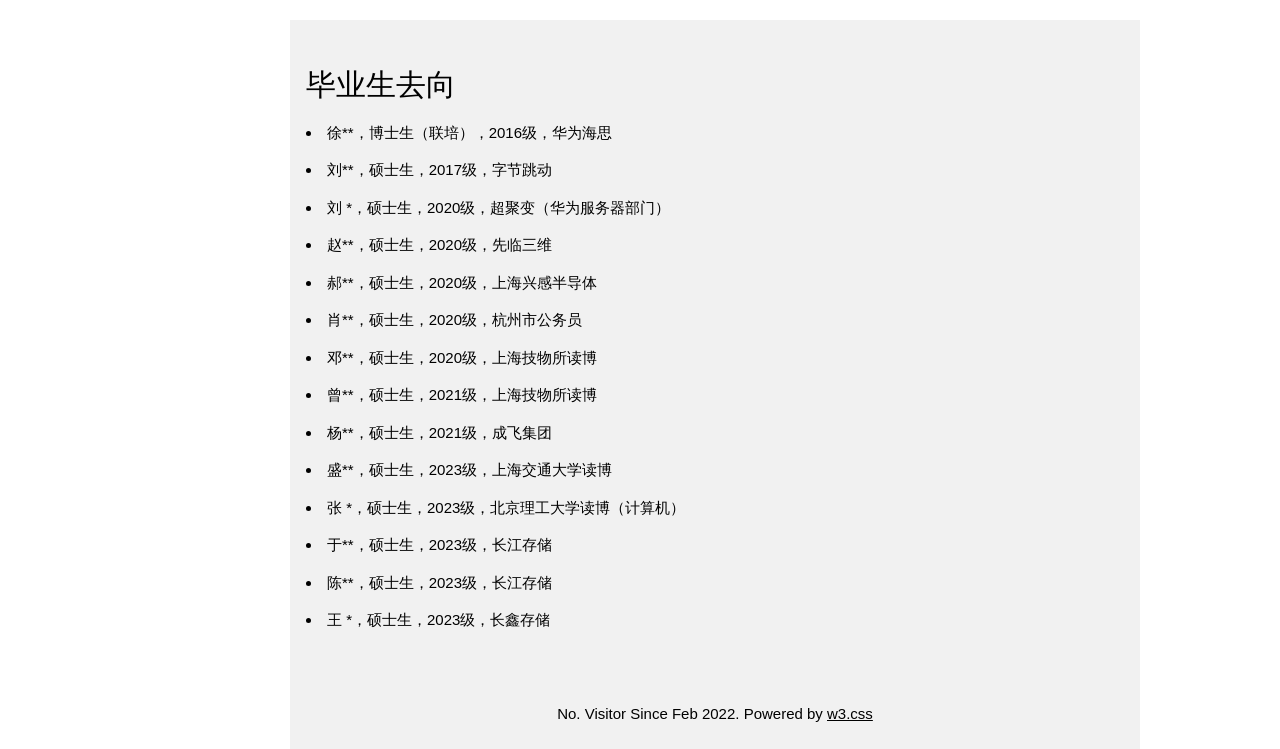
==== commit 274e3a80: "Update index.html" ====
--- a/index.html
+++ b/index.html
@@ -189,8 +189,7 @@
       </p>  
 		
       <p>
-      <li><strong>Radar HRRP Target Recognition Model Based on a Stacked CNN–Bi-RNN With Attention Mechanism</strong>
-      <br>
+      <li><strong>Radar HRRP Target Recognition Model Based on a Stacked CNN–Bi-RNN With Attention Mechanism</strong> <strong style="color: red;">ESI高被引</strong>
       Pan, M., Liu, A., Yu, Y., Wang, P., Li, J., Liu, Y., Lv, S., & <strong>Zhu, H*.</strong> 
       <br>
       <em>IEEE Transactions on Geoscience and Remote Sensing</em>, 2021, 60: 1-14. | <a style="color: #447ec9" href="https://ieeexplore.ieee.org/document/9352965/">paper</a>
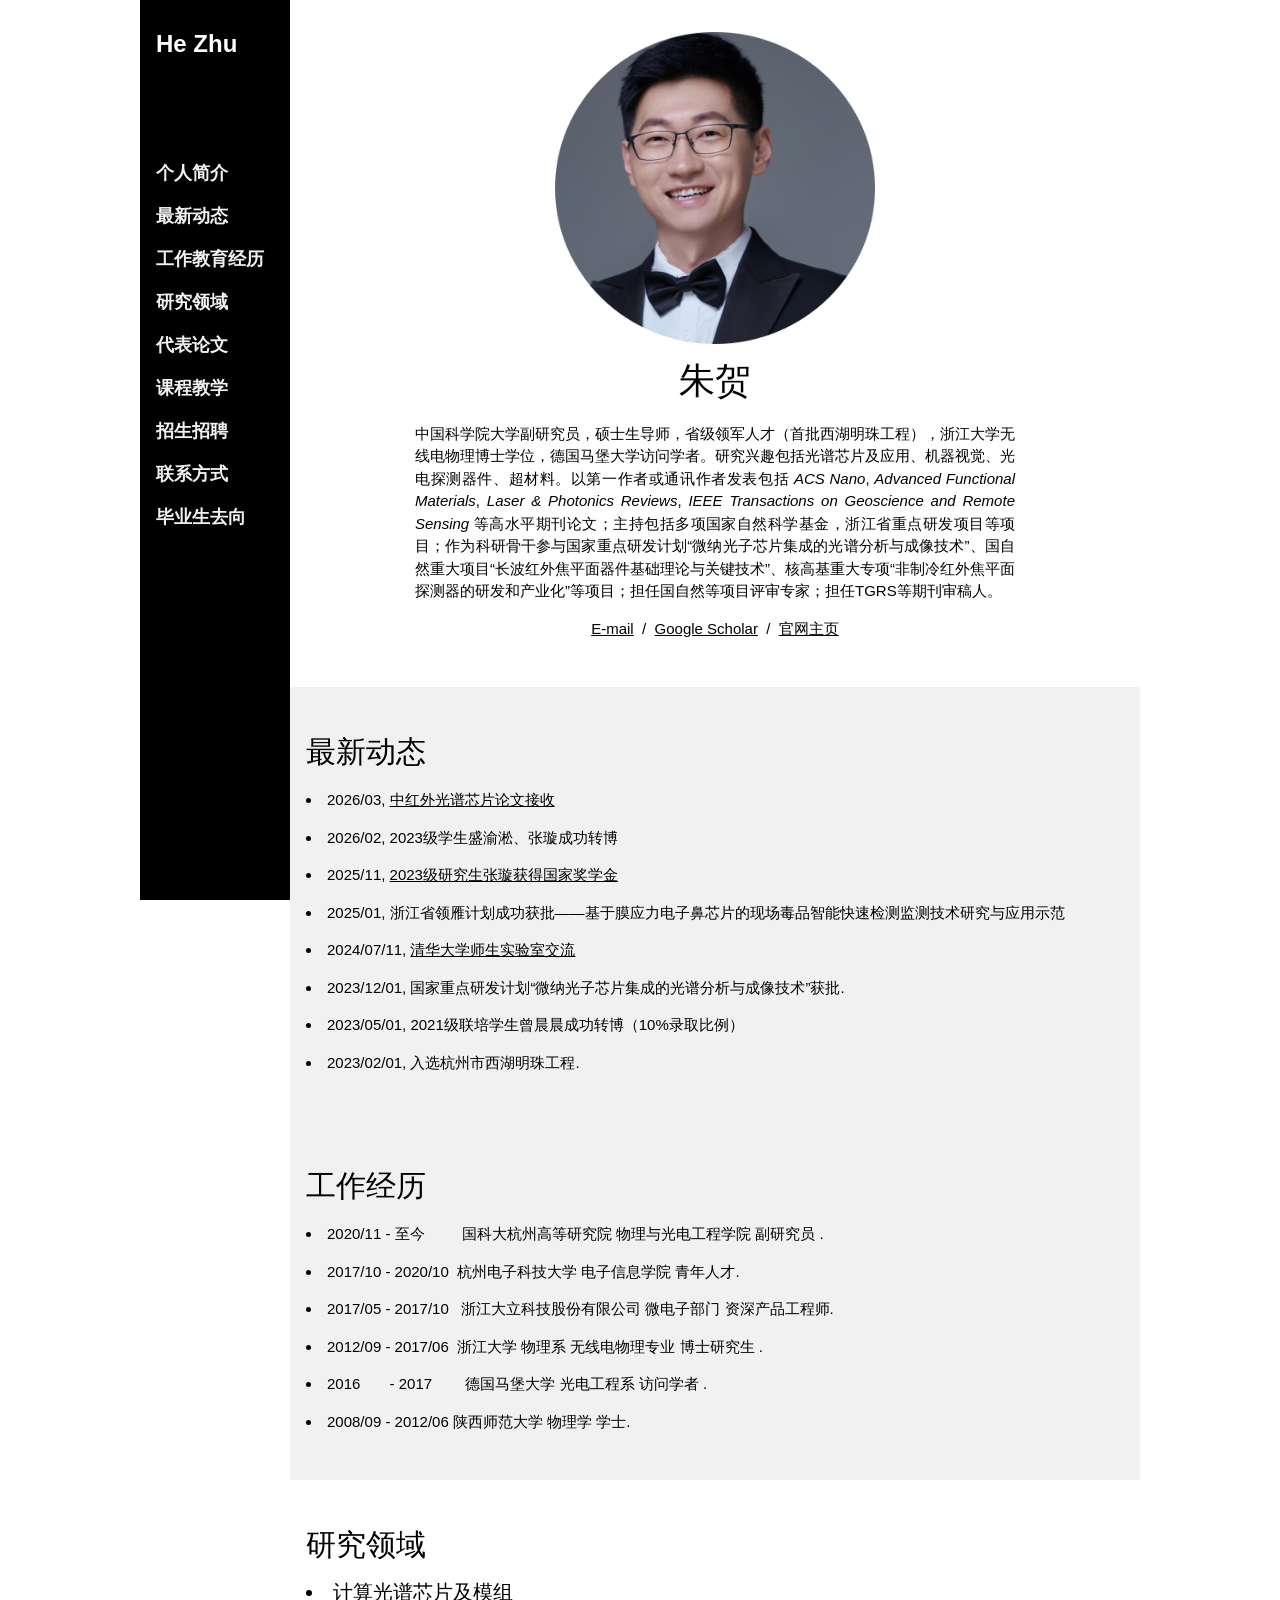
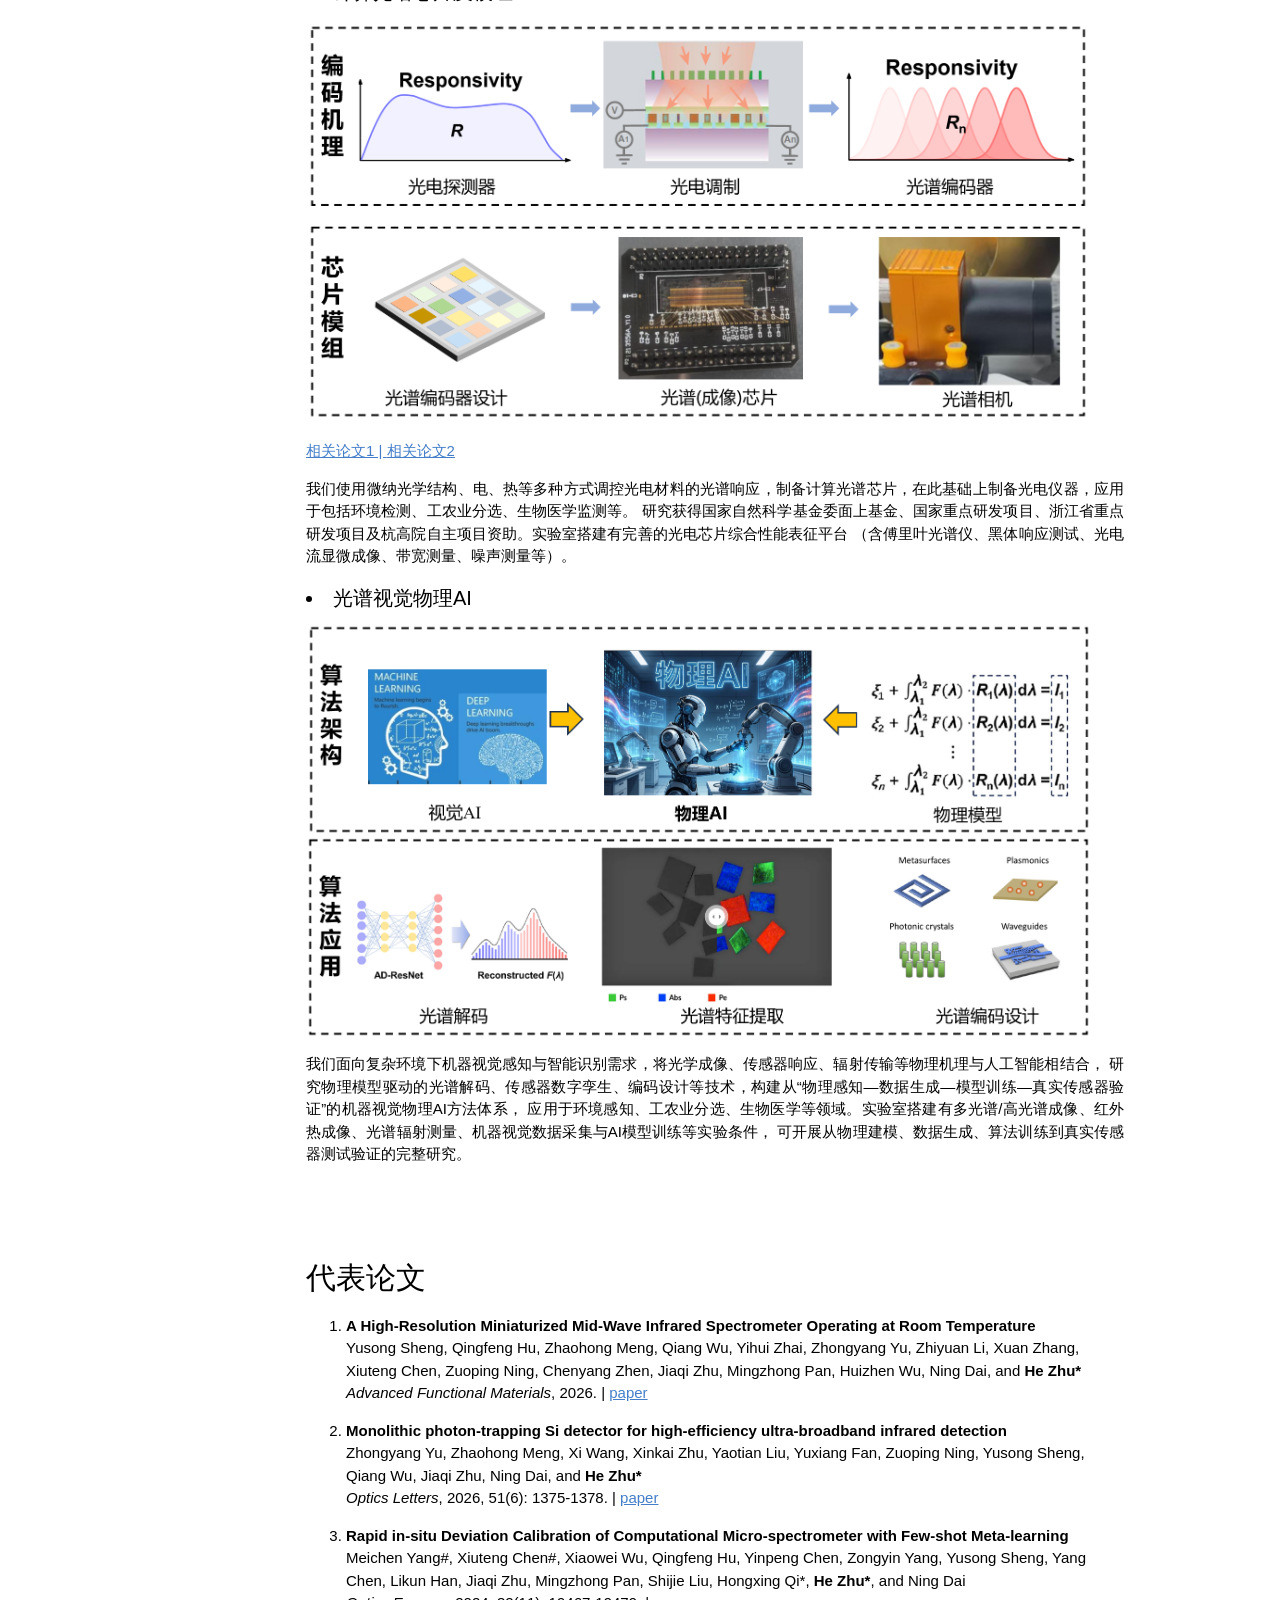
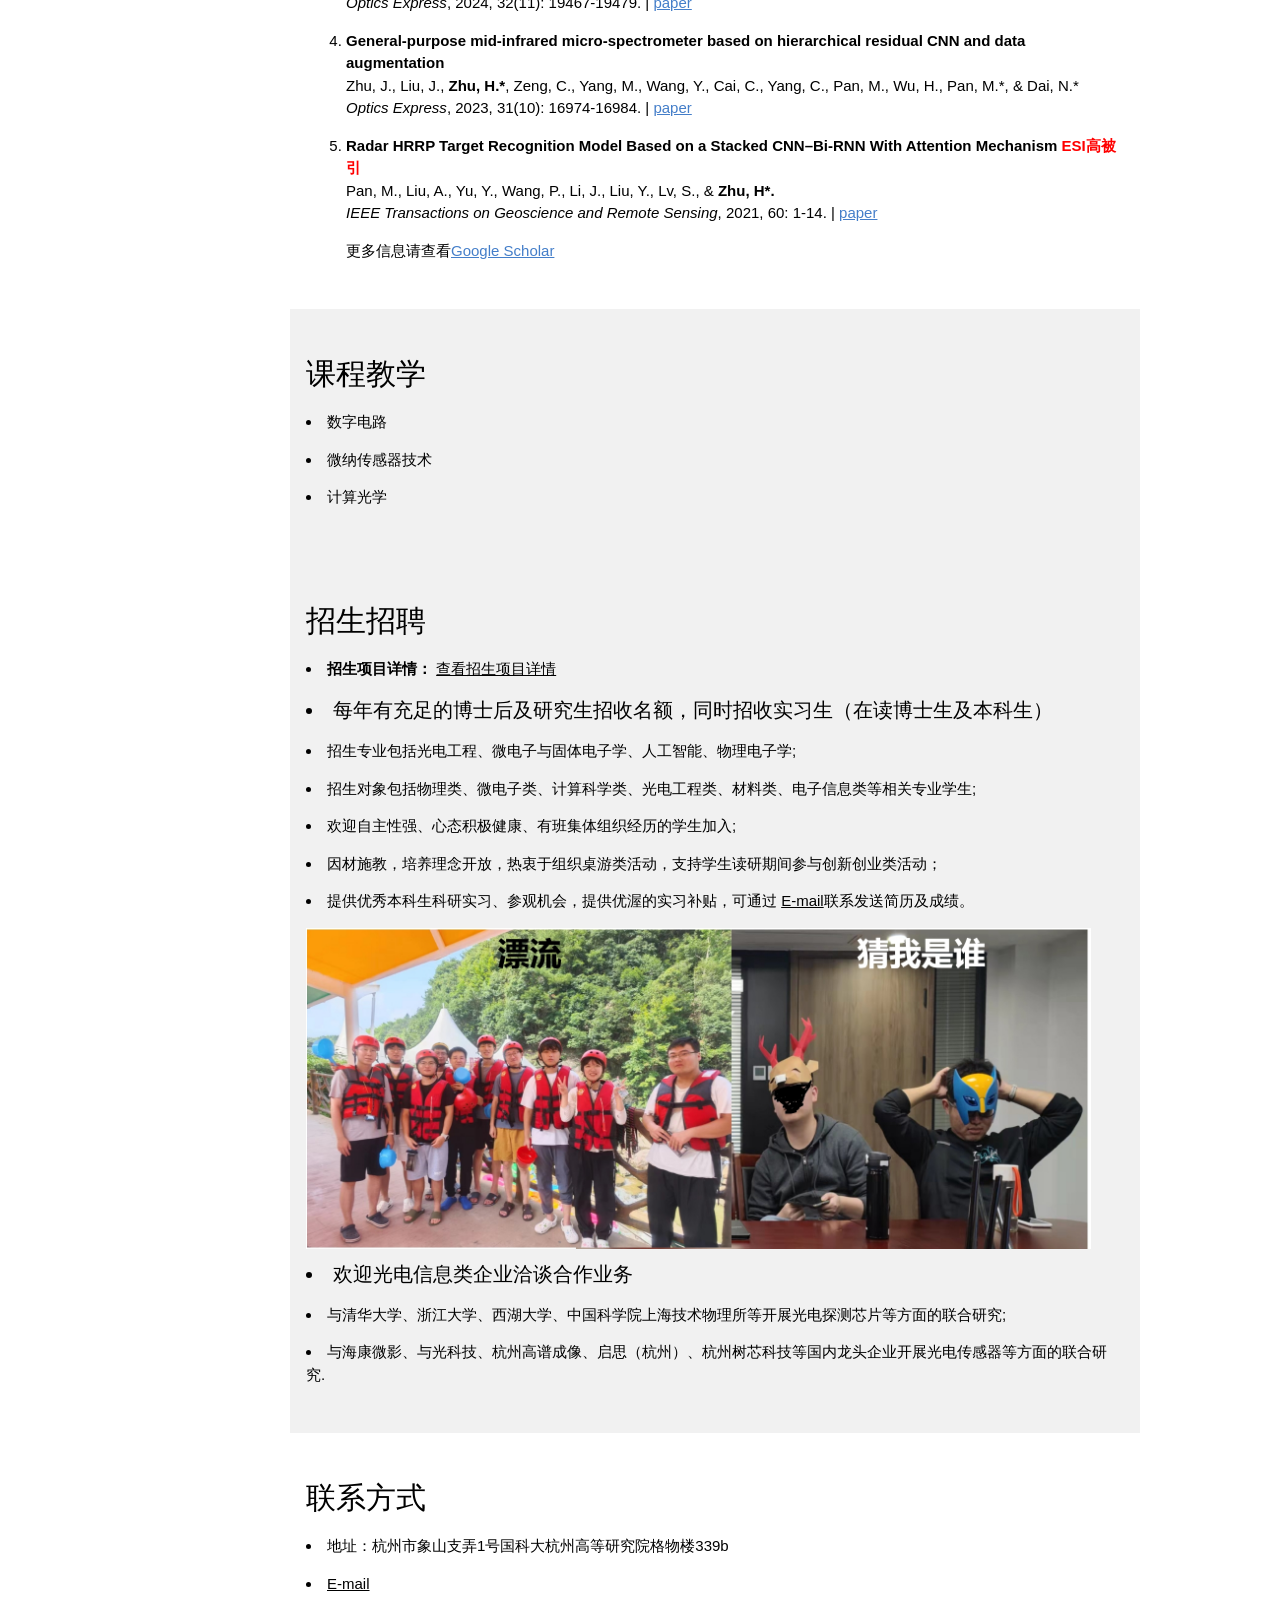
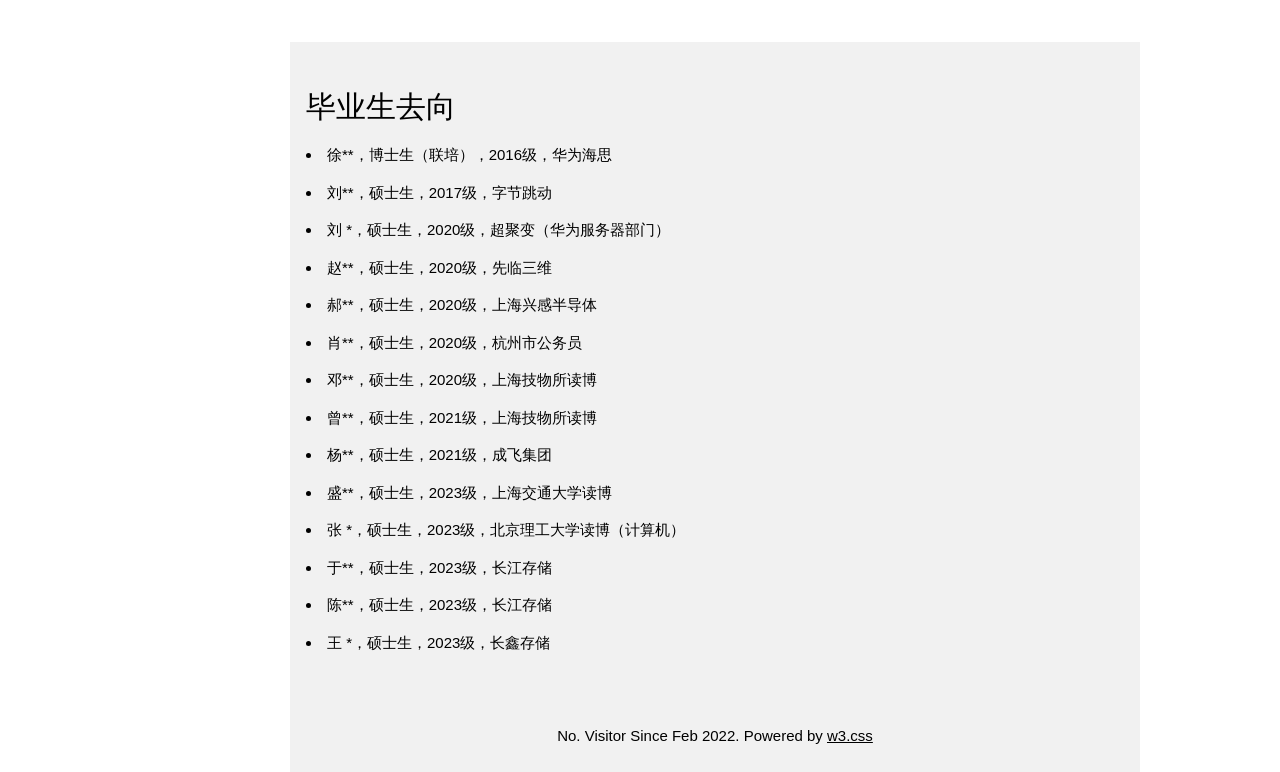
==== commit 5fca6eee: "Update index.html" ====
--- a/index.html
+++ b/index.html
@@ -190,7 +190,8 @@
 		
       <p>
       <li><strong>Radar HRRP Target Recognition Model Based on a Stacked CNN–Bi-RNN With Attention Mechanism</strong> <strong style="color: red;">ESI高被引</strong>
-      Pan, M., Liu, A., Yu, Y., Wang, P., Li, J., Liu, Y., Lv, S., & <strong>Zhu, H*.</strong> 
+      <br>
+	  Pan, M., Liu, A., Yu, Y., Wang, P., Li, J., Liu, Y., Lv, S., & <strong>Zhu, H*.</strong> 
       <br>
       <em>IEEE Transactions on Geoscience and Remote Sensing</em>, 2021, 60: 1-14. | <a style="color: #447ec9" href="https://ieeexplore.ieee.org/document/9352965/">paper</a>
       </p>
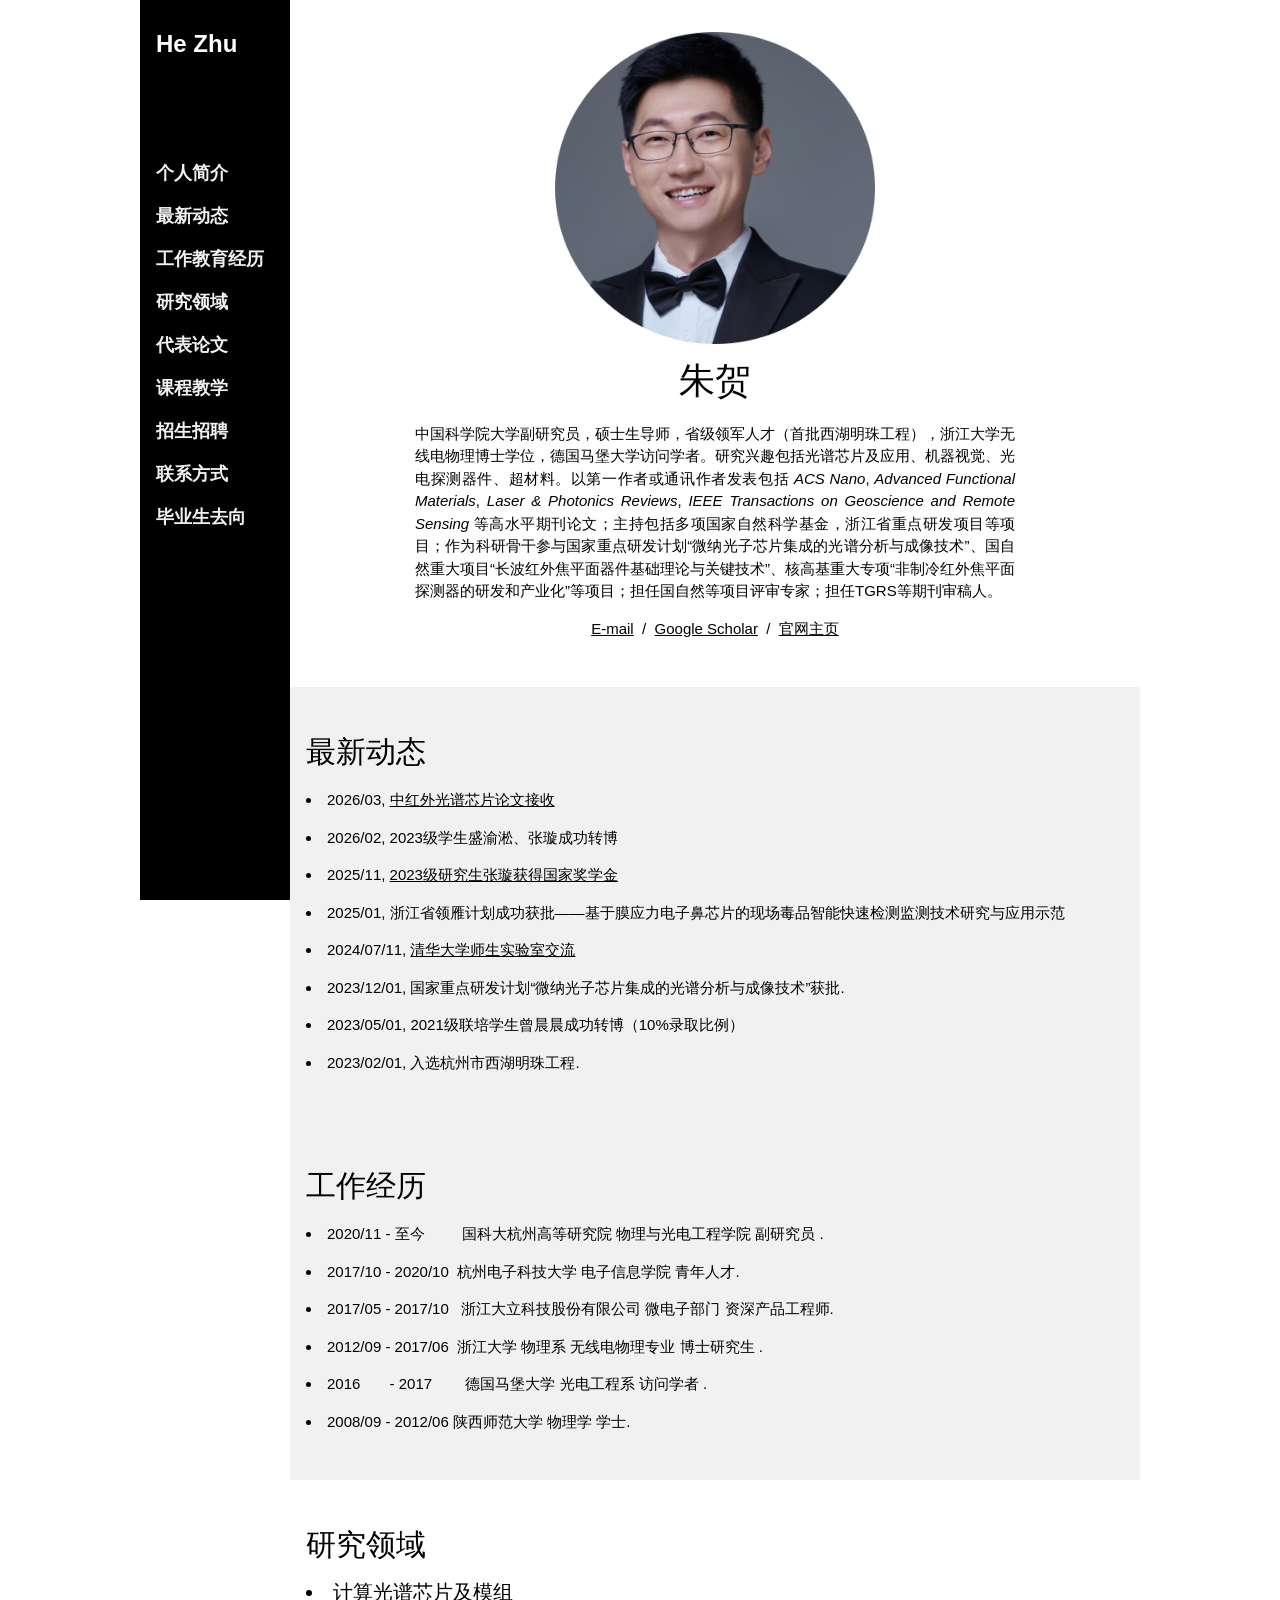
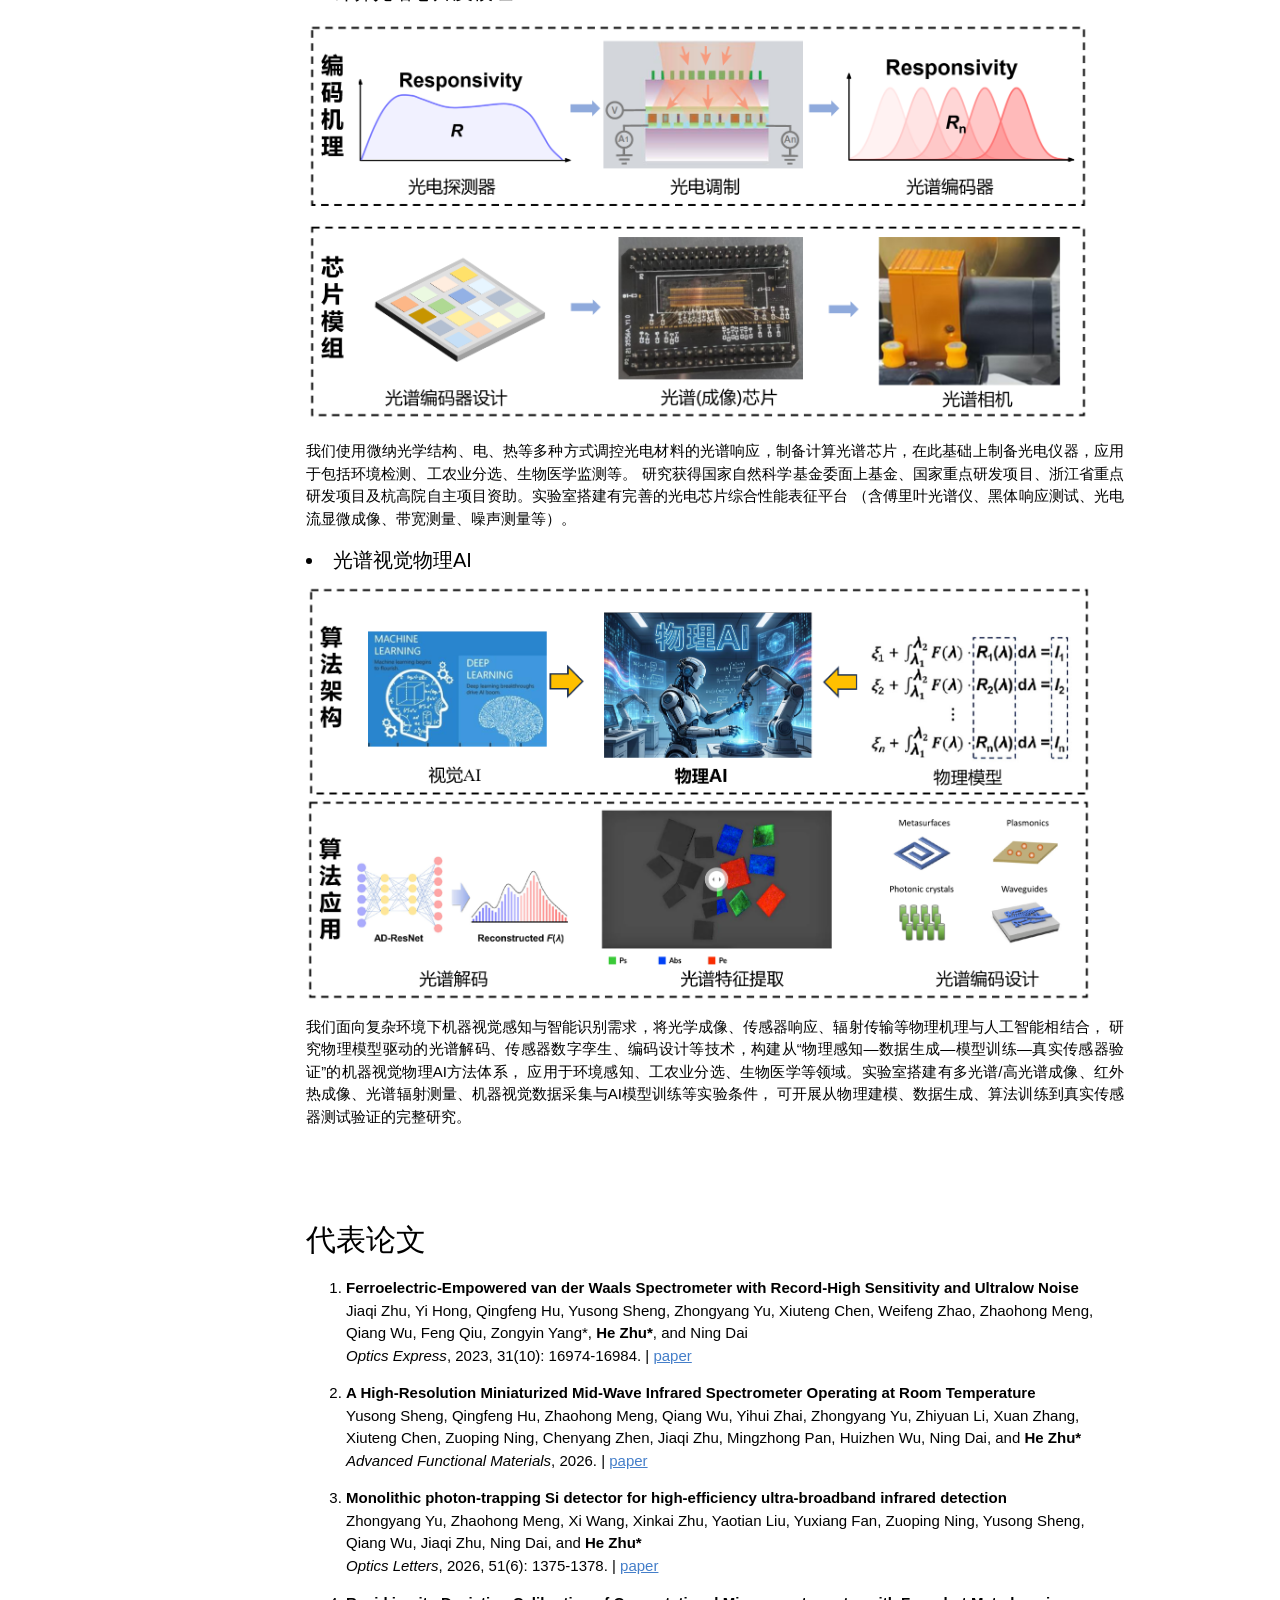
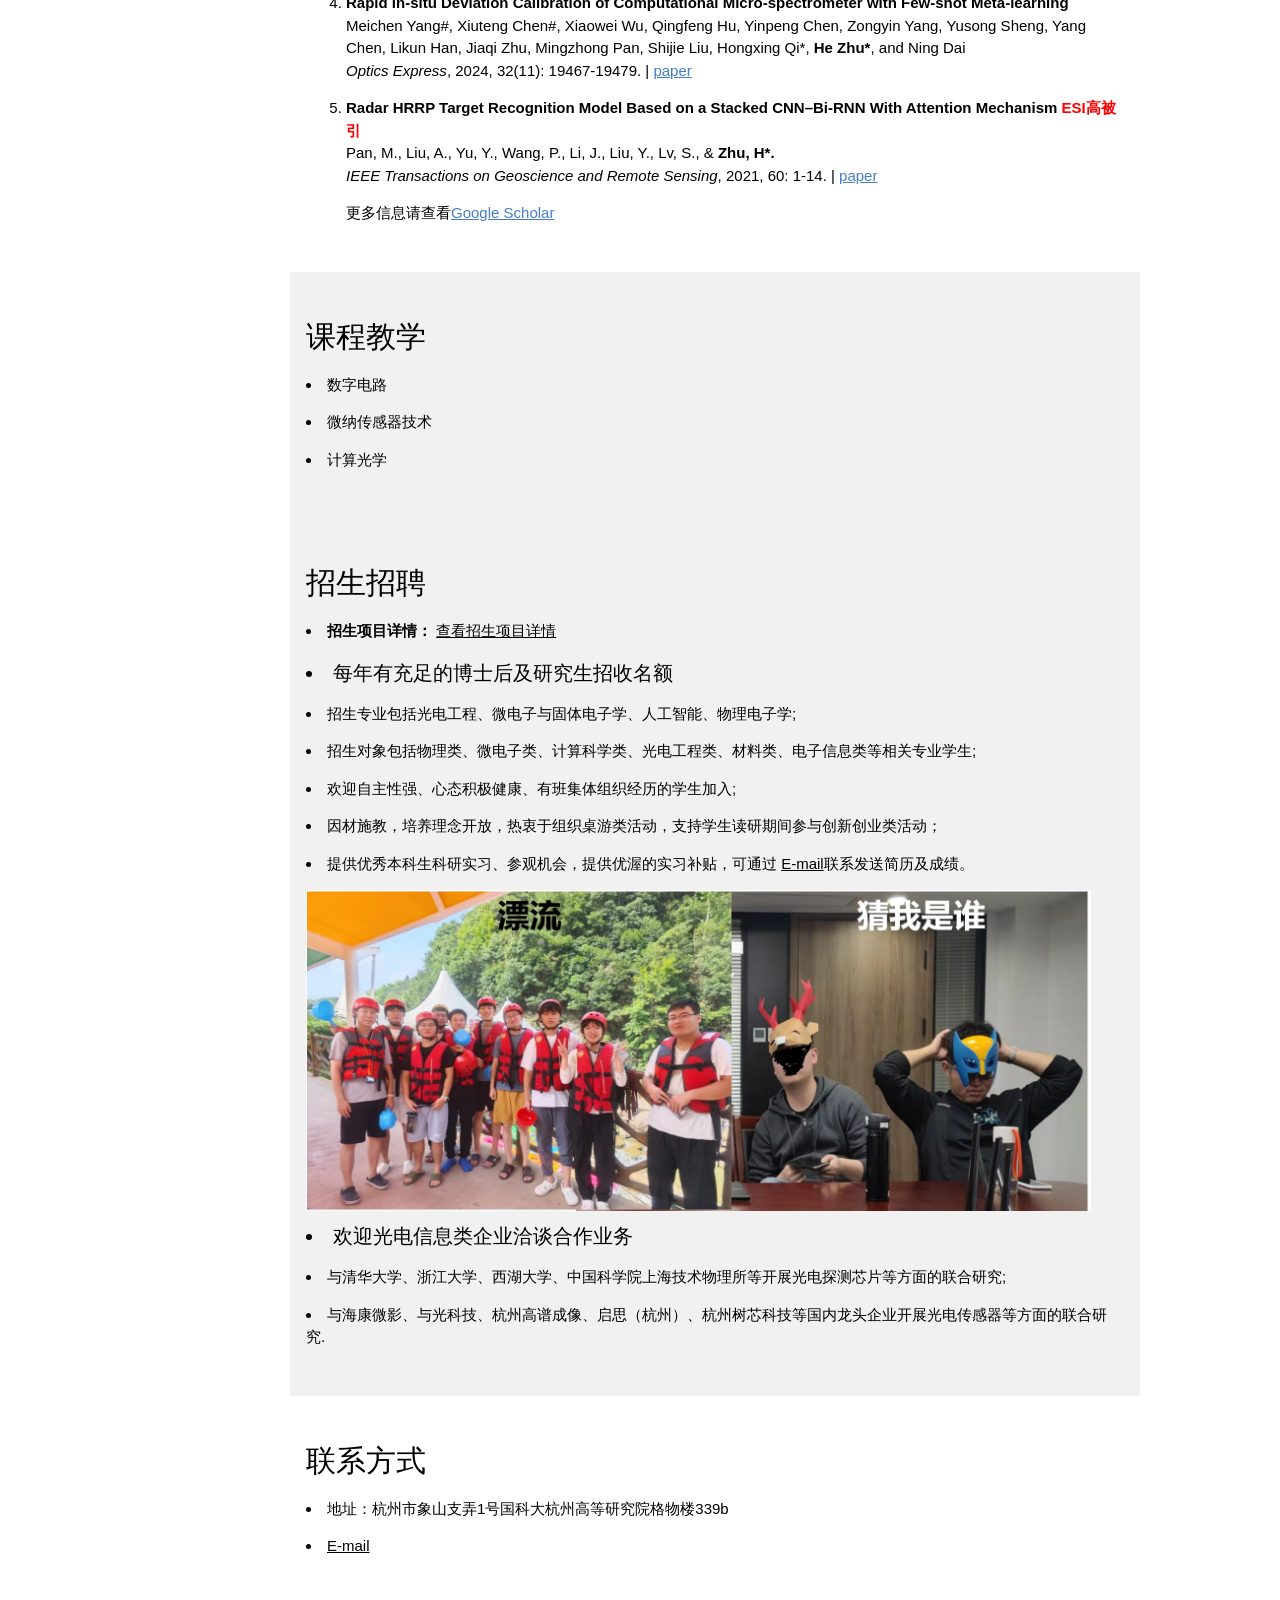
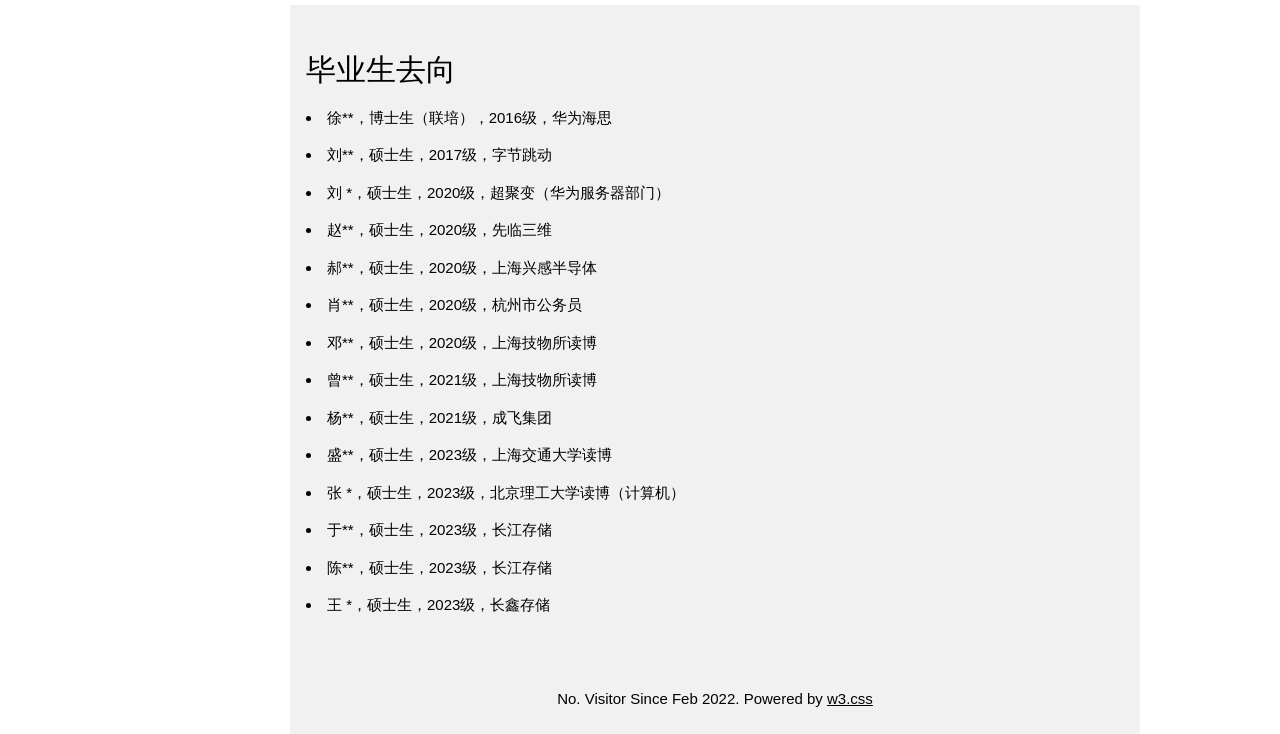
==== commit 87a469ee: "Update index.html" ====
--- a/index.html
+++ b/index.html
@@ -131,7 +131,6 @@
    <h4><li>计算光谱芯片及模组</li></h4>
         <img style="width:96%;" src="images/1.png"> 
         <p class="w3-justify">
-        <a style="color: #447ec9" href="https://sci-hub.se/10.1109/tgrs.2021.3055061">相关论文1 | </a> <a style="color: #447ec9" href="chrome-extension://ikhdkkncnoglghljlkmcimlnlhkeamad/pdf-viewer/web/viewer.html?file=https%3A%2F%2Fopg.optica.org%2Fdirectpdfaccess%2F3acac5ec-721a-4511-b8a6ef97a8b1cde2_530421%2Foe-31-10-16974.pdf%3Fda%3D1%26id%3D530421%26seq%3D0%26mobile%3Dno#=&zoom=190">相关论文2</a>
         </p>
         <p class="w3-justify">
         我们使用微纳光学结构、电、热等多种方式调控光电材料的光谱响应，制备计算光谱芯片，在此基础上制备光电仪器，应用于包括环境检测、工农业分选、生物医学监测等。
@@ -157,6 +156,14 @@
     <ol>
 
 	  <p>
+      <li><strong>Ferroelectric-Empowered van der Waals Spectrometer with Record-High Sensitivity and Ultralow Noise</strong>
+      <br>
+      Jiaqi Zhu, Yi Hong, Qingfeng Hu, Yusong Sheng, Zhongyang Yu, Xiuteng Chen, Weifeng Zhao, Zhaohong Meng, Qiang Wu, Feng Qiu, Zongyin Yang*, <strong>He Zhu*</strong>, and Ning Dai
+      <br>
+      <em>Optics Express</em>, 2023, 31(10): 16974-16984. | <a style="color: #447ec9" href="chrome-extension://ikhdkkncnoglghljlkmcimlnlhkeamad/pdf-viewer/web/viewer.html?file=https%3A%2F%2Fopg.optica.org%2Fdirectpdfaccess%2F9997e5d5-12fb-4549-94328fb169405b55_530421%2Foe-31-10-16974.pdf%3Fda%3D1%26id%3D530421%26seq%3D0%26mobile%3Dno#=&zoom=190">paper</a>
+      </p>  
+	  
+	  <p>
       <li><strong>A High-Resolution Miniaturized Mid-Wave Infrared Spectrometer Operating at Room Temperature</strong>
       <br>
       Yusong Sheng, Qingfeng Hu, Zhaohong Meng, Qiang Wu, Yihui Zhai, Zhongyang Yu, Zhiyuan Li, Xuan Zhang, Xiuteng Chen, Zuoping Ning, Chenyang Zhen, Jiaqi Zhu, Mingzhong Pan, Huizhen Wu, Ning Dai, and <strong>He Zhu*</strong>
@@ -180,14 +187,6 @@
       <em>Optics Express</em>, 2024, 32(11): 19467-19479. | <a style="color: #447ec9" href="https://opg.optica.org/oe/fulltext.cfm?uri=oe-32-11-19467">paper</a>
       </p>
 	    
-      <p>
-      <li><strong>General-purpose mid-infrared micro-spectrometer based on hierarchical residual CNN and data augmentation</strong>
-      <br>
-      Zhu, J., Liu, J., <strong>Zhu, H.*</strong>, Zeng, C., Yang, M., Wang, Y., Cai, C., Yang, C., Pan, M., Wu, H., Pan, M.*, & Dai, N.*
-      <br>
-      <em>Optics Express</em>, 2023, 31(10): 16974-16984. | <a style="color: #447ec9" href="chrome-extension://ikhdkkncnoglghljlkmcimlnlhkeamad/pdf-viewer/web/viewer.html?file=https%3A%2F%2Fopg.optica.org%2Fdirectpdfaccess%2F9997e5d5-12fb-4549-94328fb169405b55_530421%2Foe-31-10-16974.pdf%3Fda%3D1%26id%3D530421%26seq%3D0%26mobile%3Dno#=&zoom=190">paper</a>
-      </p>  
-		
       <p>
       <li><strong>Radar HRRP Target Recognition Model Based on a Stacked CNN–Bi-RNN With Attention Mechanism</strong> <strong style="color: red;">ESI高被引</strong>
       <br>
@@ -212,7 +211,7 @@
   <div class="w3-container w3-light-grey w3-padding-32" id="招生招聘">
     <h2>招生招聘</h2>
     <p><li><strong>招生项目详情：</strong> <a href="lab/index.html" target="_blank">查看招生项目详情</a></li></p>
-    <h4><li>每年有充足的博士后及研究生招收名额，同时招收实习生（在读博士生及本科生）</li></h4>
+    <h4><li>每年有充足的博士后及研究生招收名额</li></h4>
 	  <p><li> 招生专业包括光电工程、微电子与固体电子学、人工智能、物理电子学;</a></p>
       <p><li> 招生对象包括物理类、微电子类、计算科学类、光电工程类、材料类、电子信息类等相关专业学生;</a></p>
       <p><li> 欢迎自主性强、心态积极健康、有班集体组织经历的学生加入;</a></p>
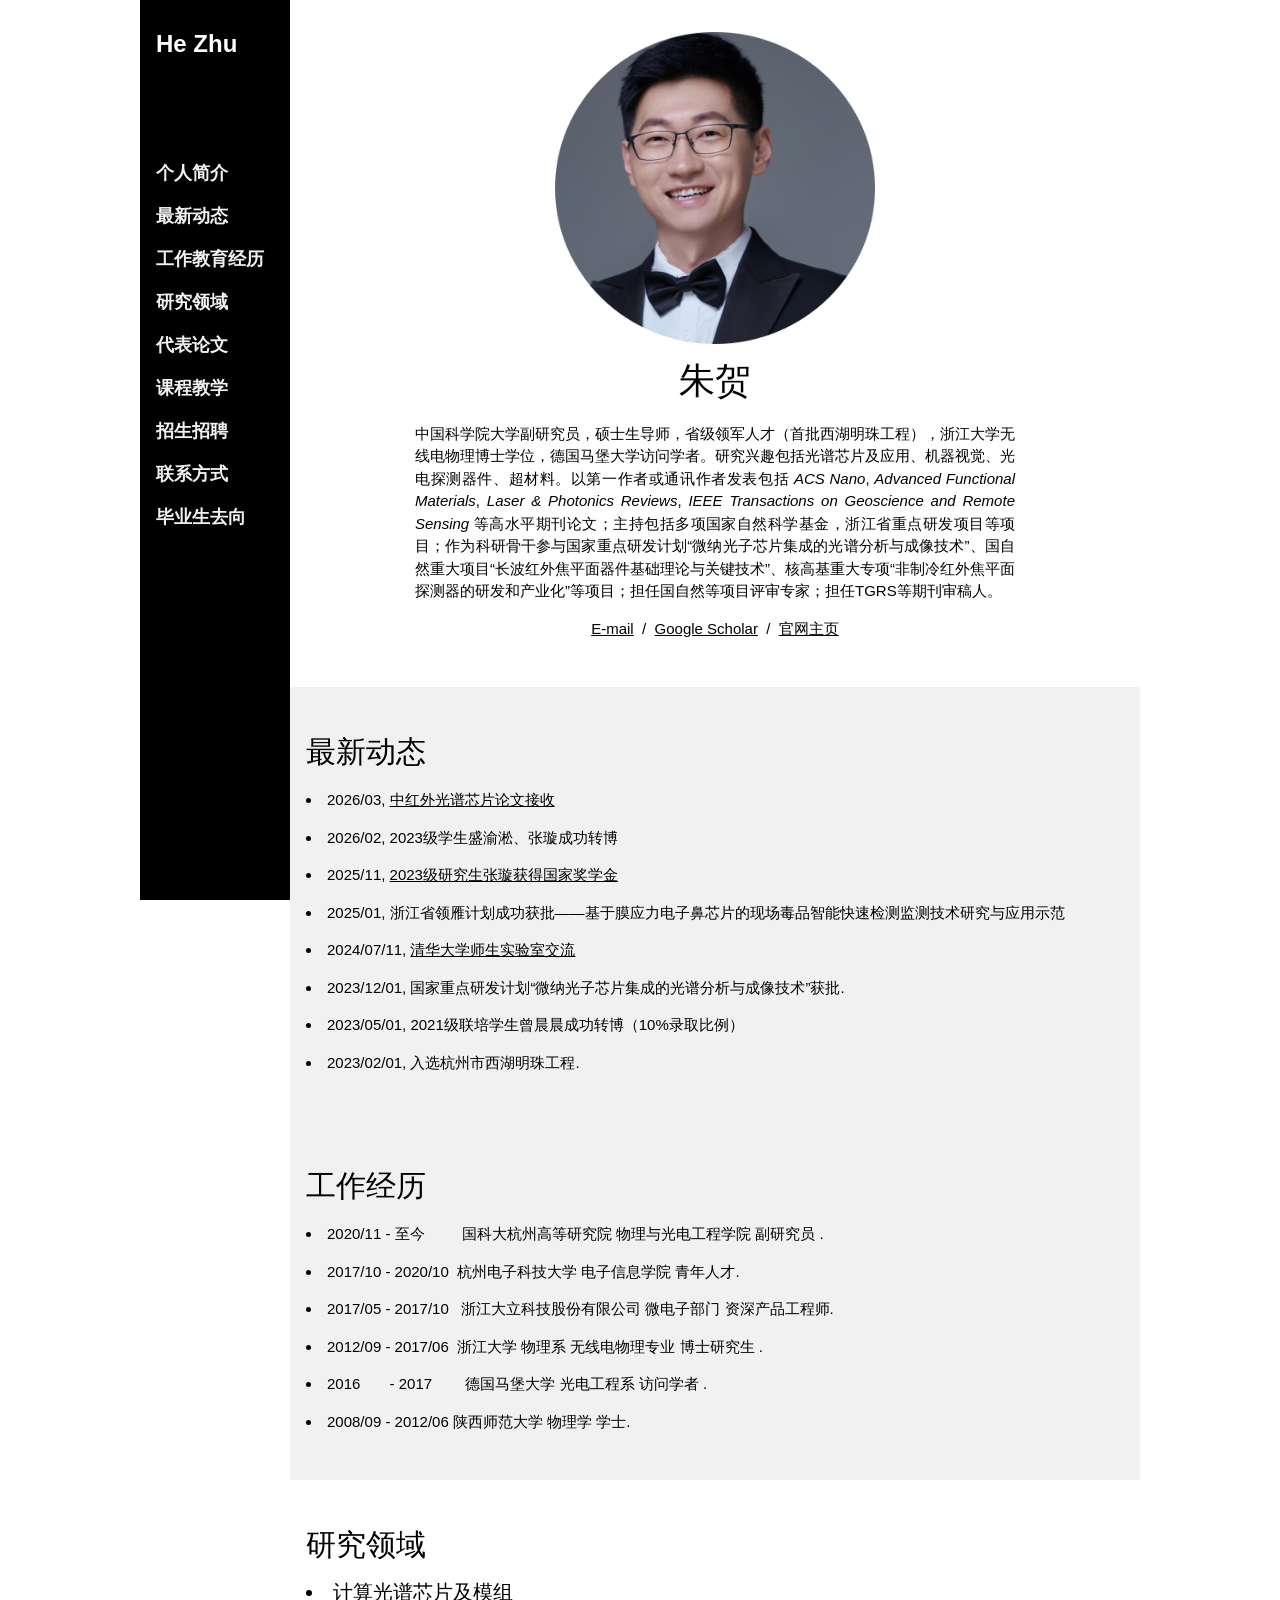
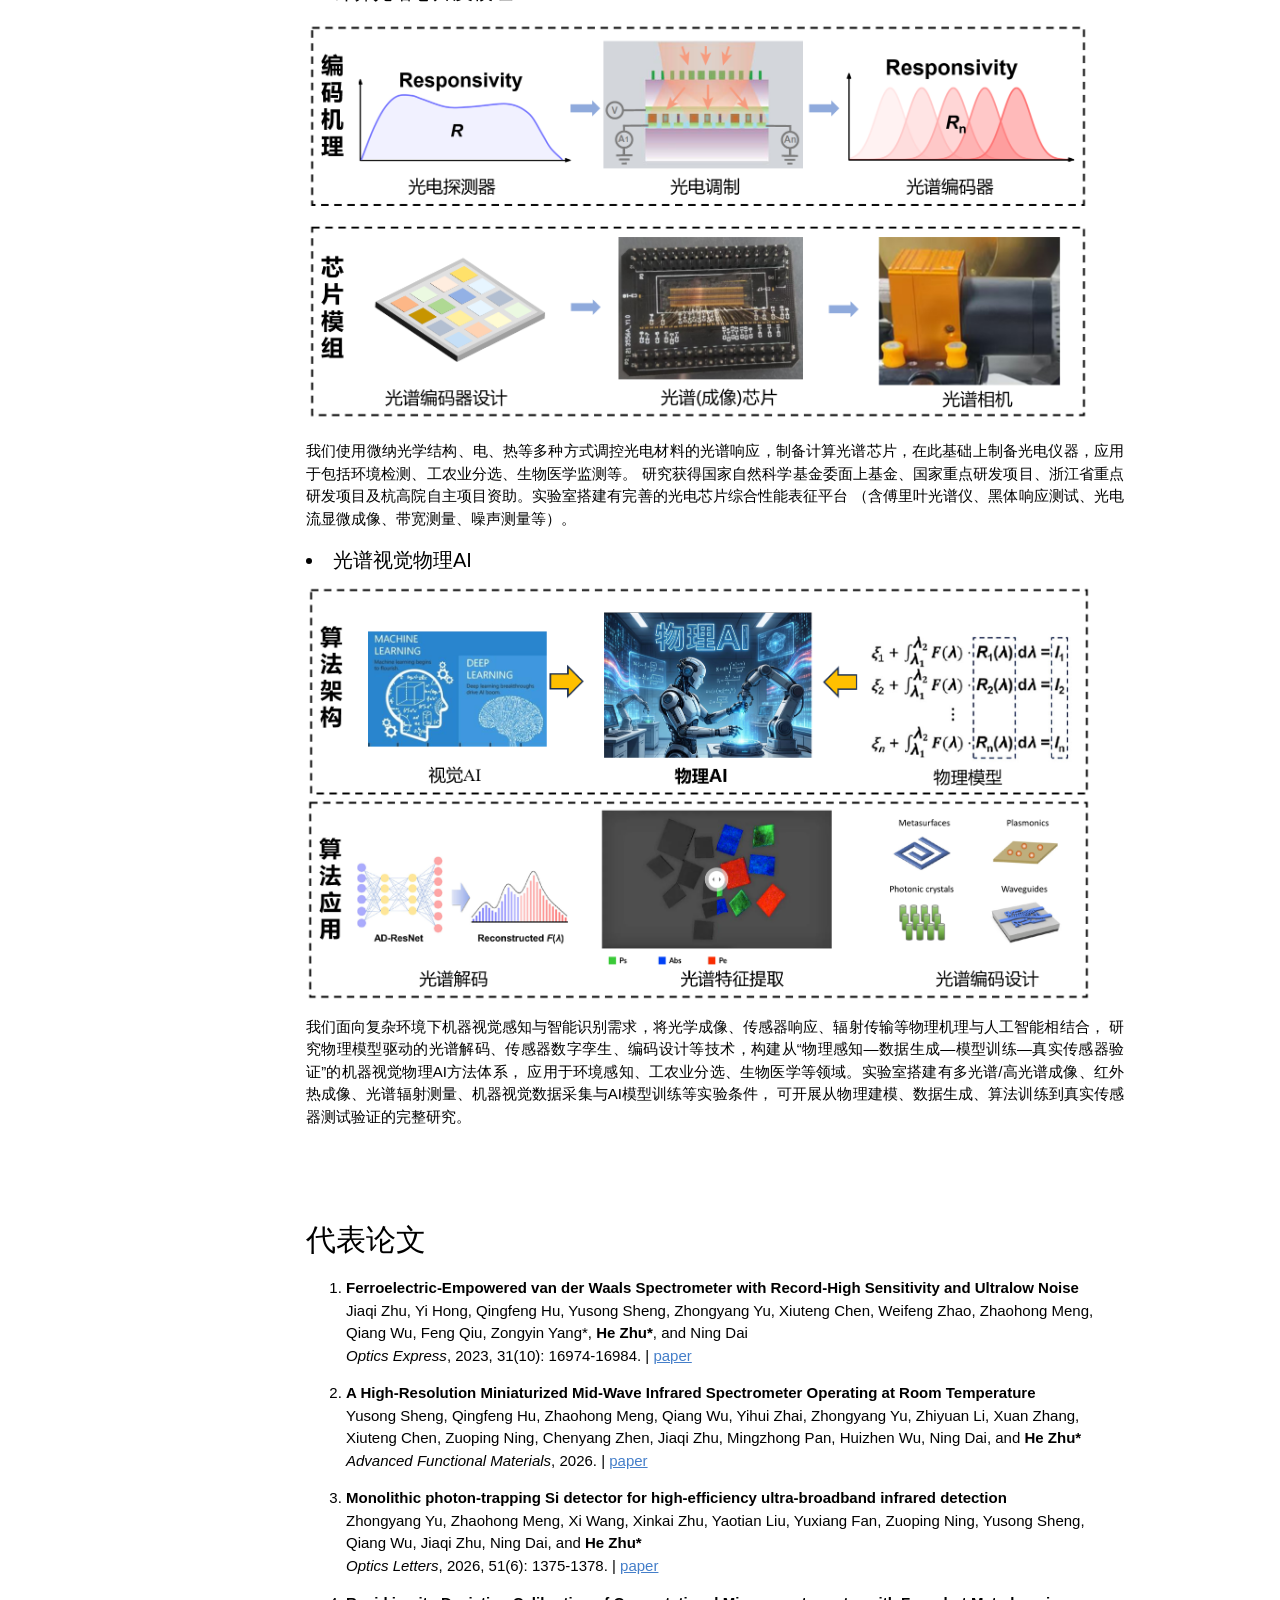
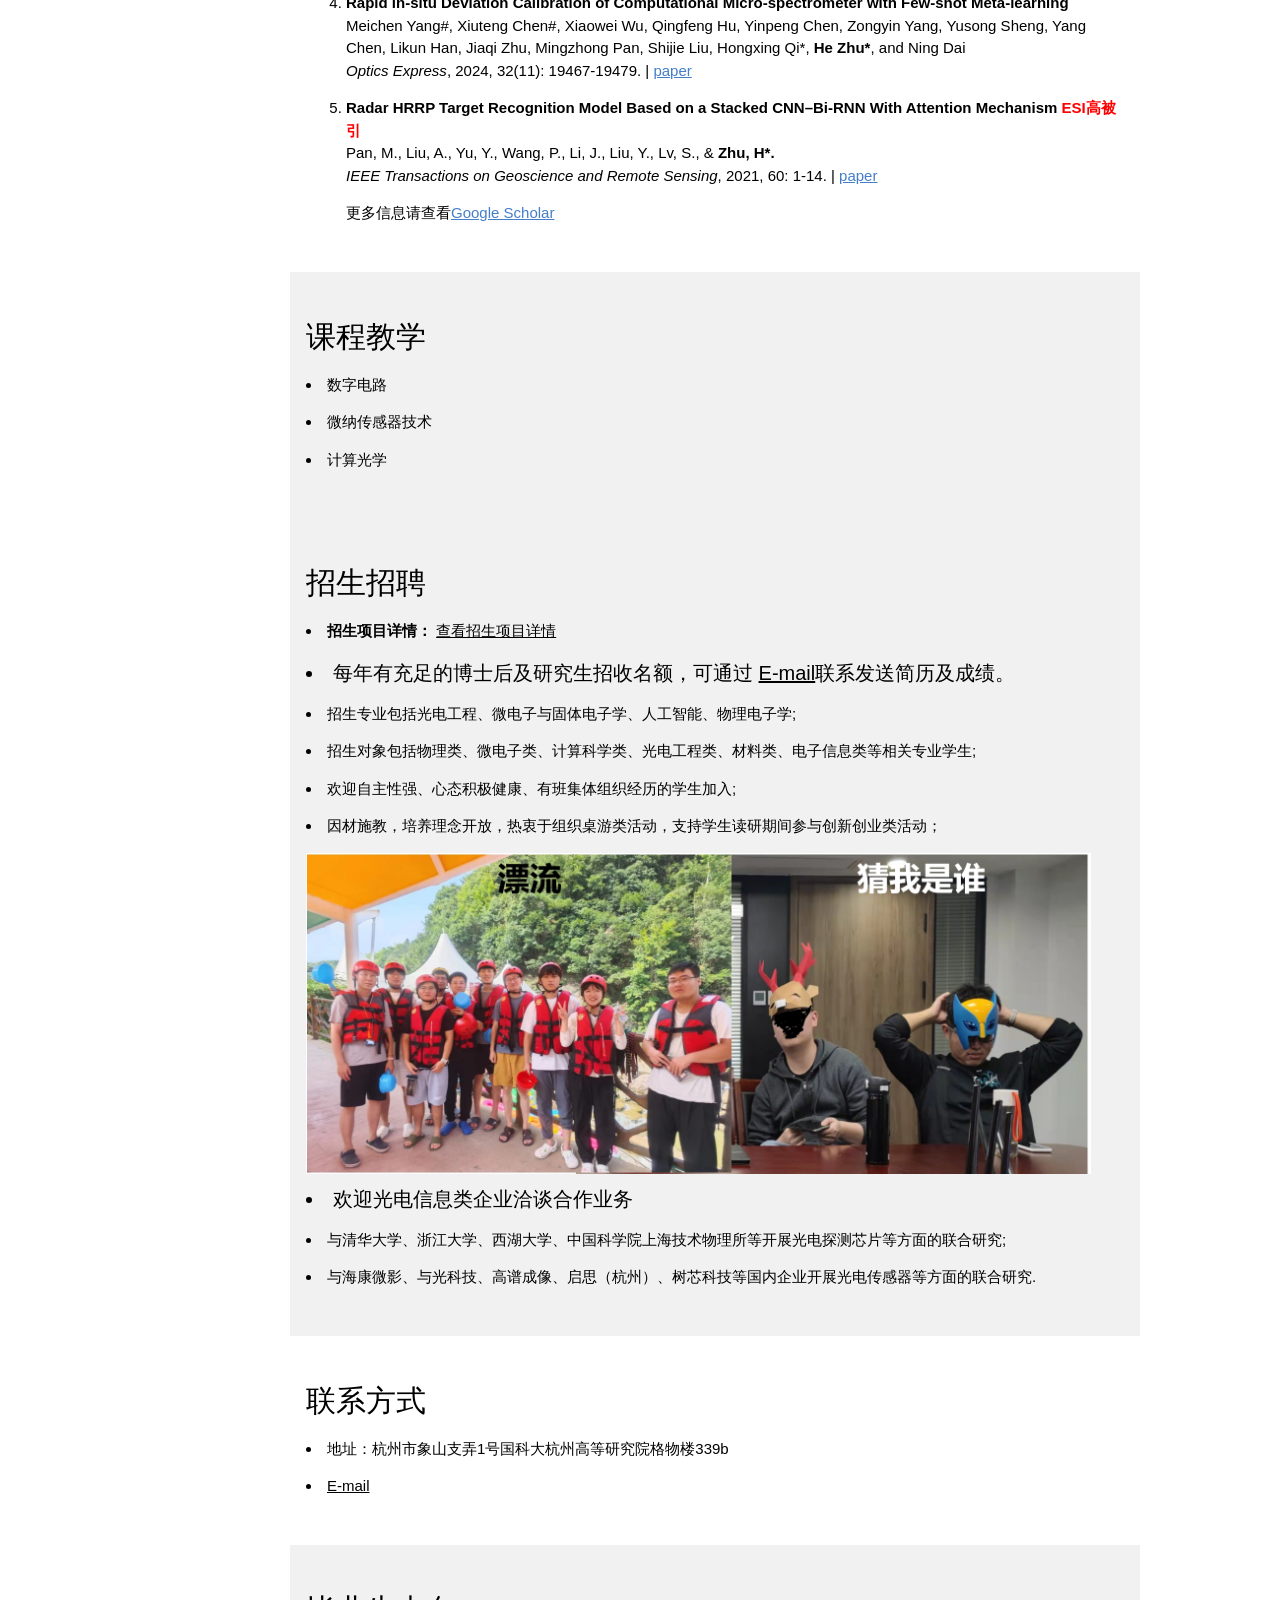
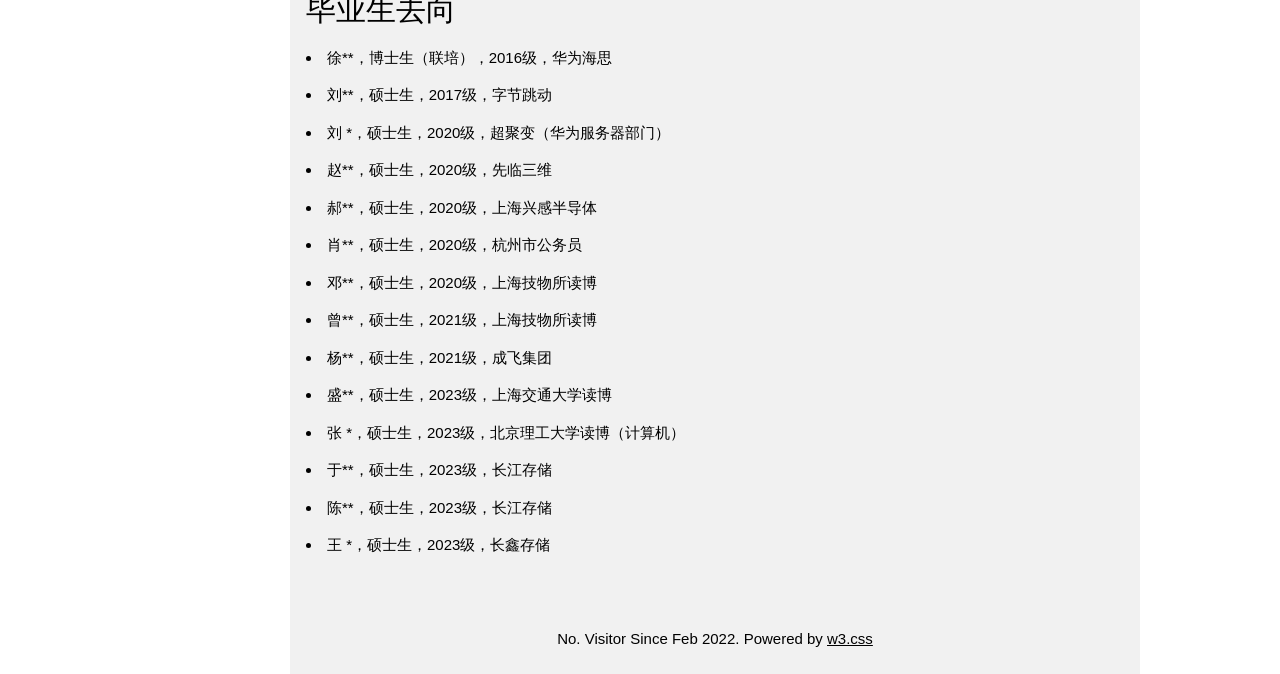
==== commit a1f8c805: "Update index.html" ====
--- a/index.html
+++ b/index.html
@@ -211,16 +211,15 @@
   <div class="w3-container w3-light-grey w3-padding-32" id="招生招聘">
     <h2>招生招聘</h2>
     <p><li><strong>招生项目详情：</strong> <a href="lab/index.html" target="_blank">查看招生项目详情</a></li></p>
-    <h4><li>每年有充足的博士后及研究生招收名额</li></h4>
+    <h4><li>每年有充足的博士后及研究生招收名额，可通过 <a href="mailto:anthonyzhu1990@hotmail.com">E-mail</a>联系发送简历及成绩。</li></h4>
 	  <p><li> 招生专业包括光电工程、微电子与固体电子学、人工智能、物理电子学;</a></p>
       <p><li> 招生对象包括物理类、微电子类、计算科学类、光电工程类、材料类、电子信息类等相关专业学生;</a></p>
       <p><li> 欢迎自主性强、心态积极健康、有班集体组织经历的学生加入;</a></p>
       <p><li> 因材施教，培养理念开放，热衷于组织桌游类活动，支持学生读研期间参与创新创业类活动；</a></p>
-      <p><li> 提供优秀本科生科研实习、参观机会，提供优渥的实习补贴，可通过 <a href="mailto:anthonyzhu1990@hotmail.com">E-mail</a>联系发送简历及成绩。</a></p>
     <img style="width:96%;" src="images/Game3.png"> 
-<h4><li>欢迎光电信息类企业洽谈合作业务</li></h4> 
+    <h4><li>欢迎光电信息类企业洽谈合作业务</li></h4> 
       <p><li> 与清华大学、浙江大学、西湖大学、中国科学院上海技术物理所等开展光电探测芯片等方面的联合研究; </a></p>
-      <p><li> 与海康微影、与光科技、杭州高谱成像、启思（杭州）、杭州树芯科技等国内龙头企业开展光电传感器等方面的联合研究</a>.</p>
+      <p><li> 与海康微影、与光科技、高谱成像、启思（杭州）、树芯科技等国内企业开展光电传感器等方面的联合研究</a>.</p>
 </div>
 
   <!-- The contact Section -->
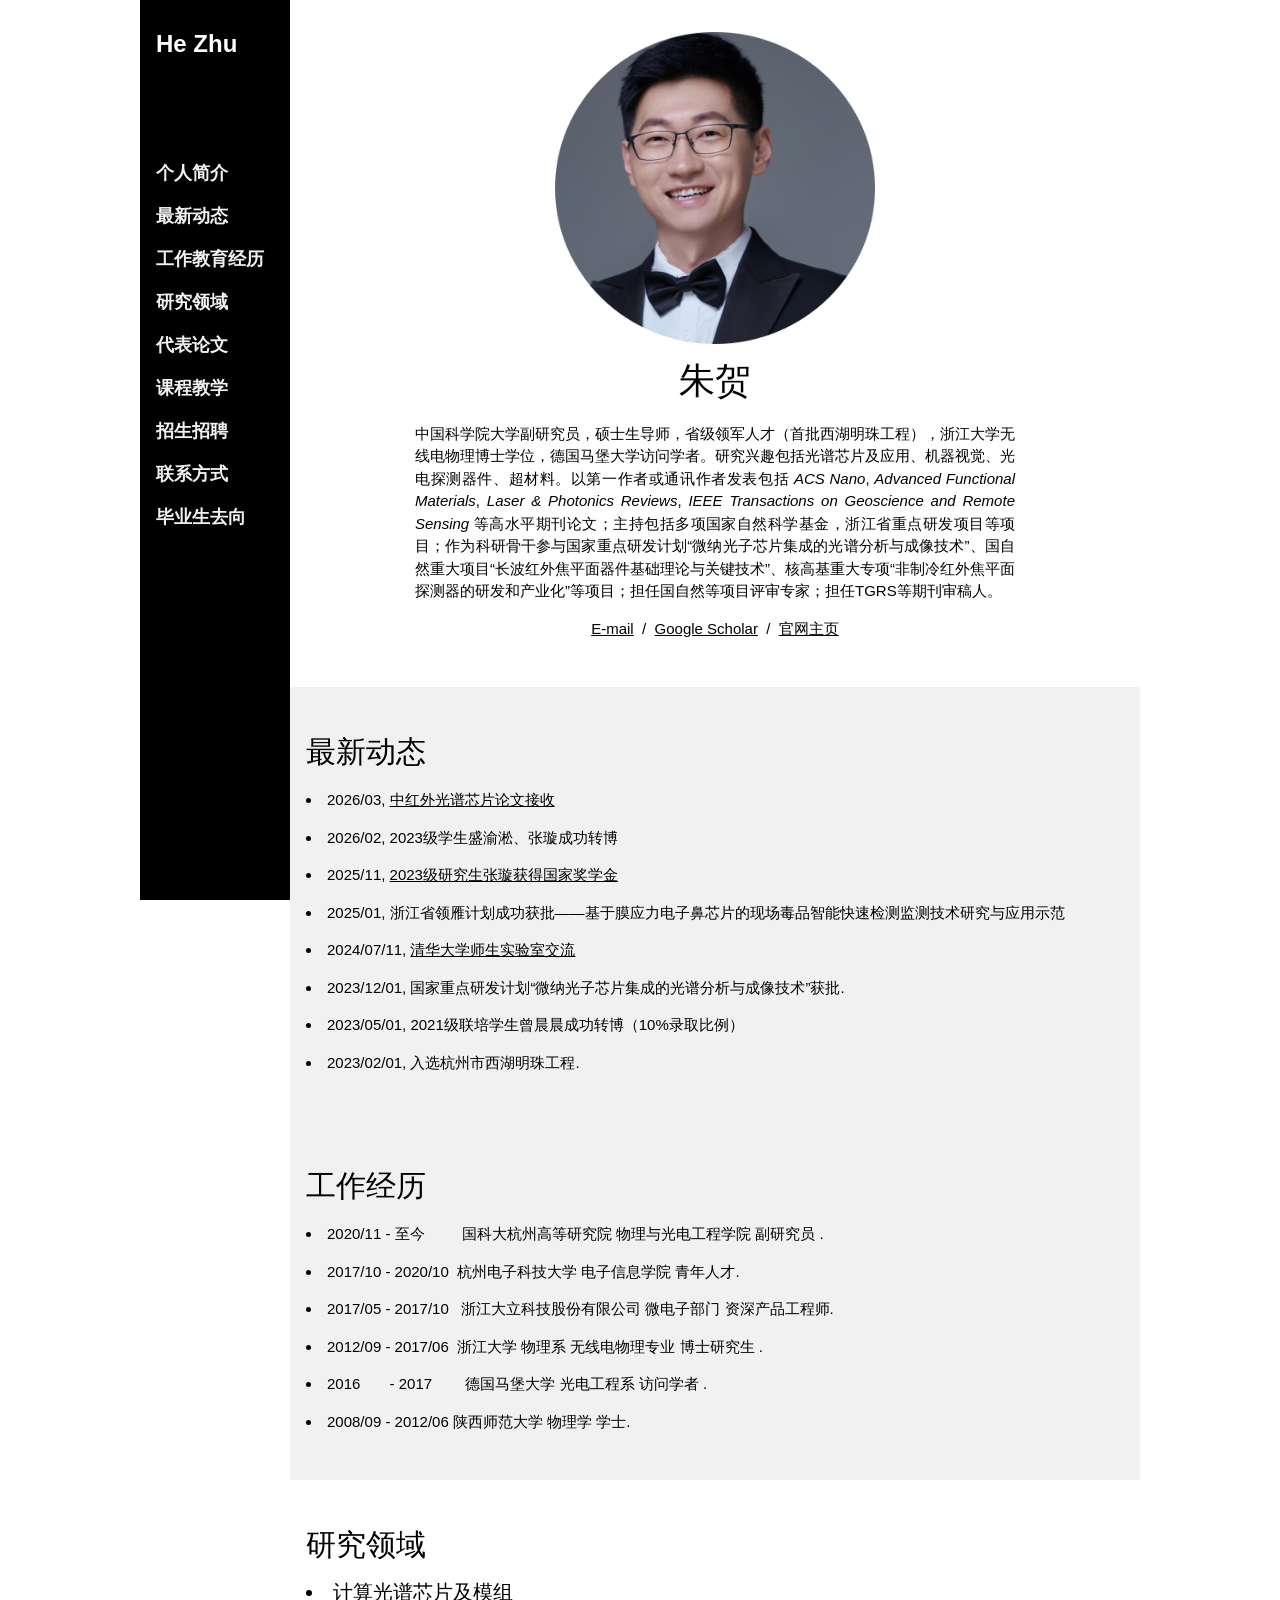
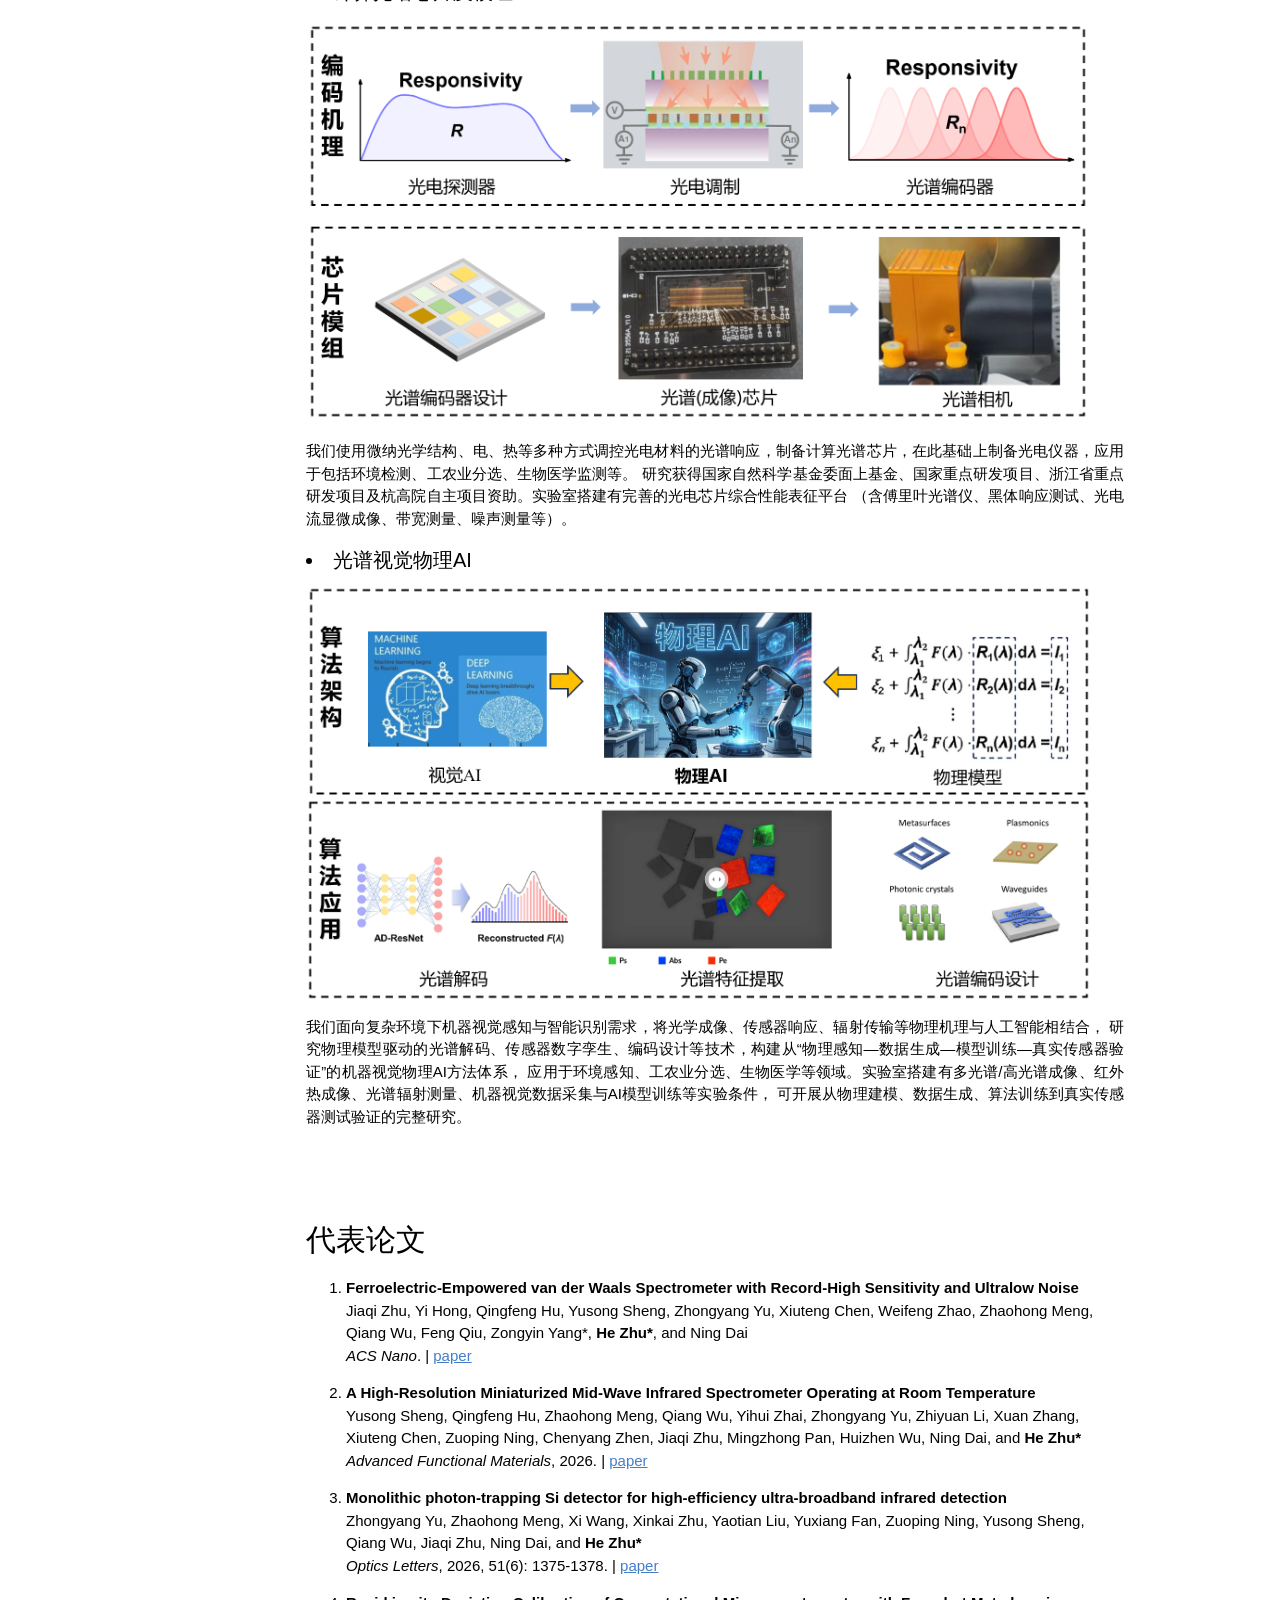
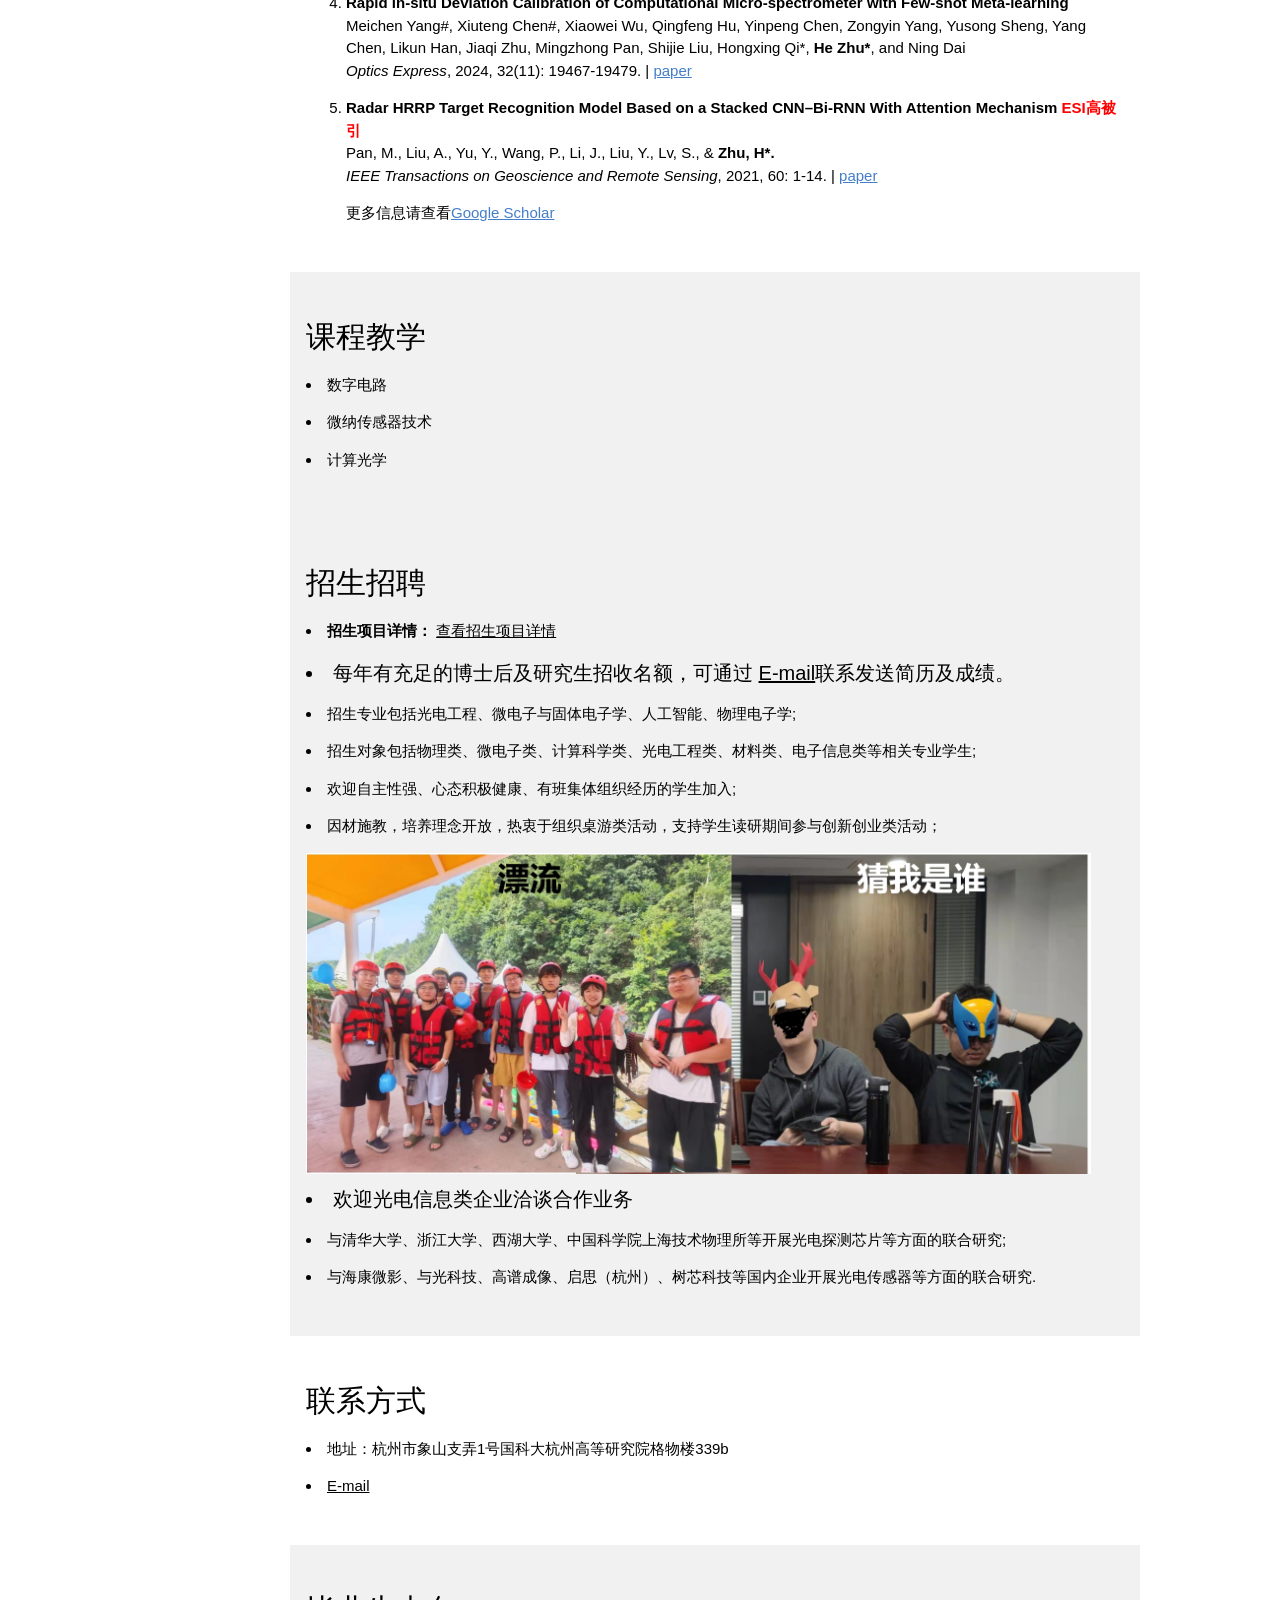
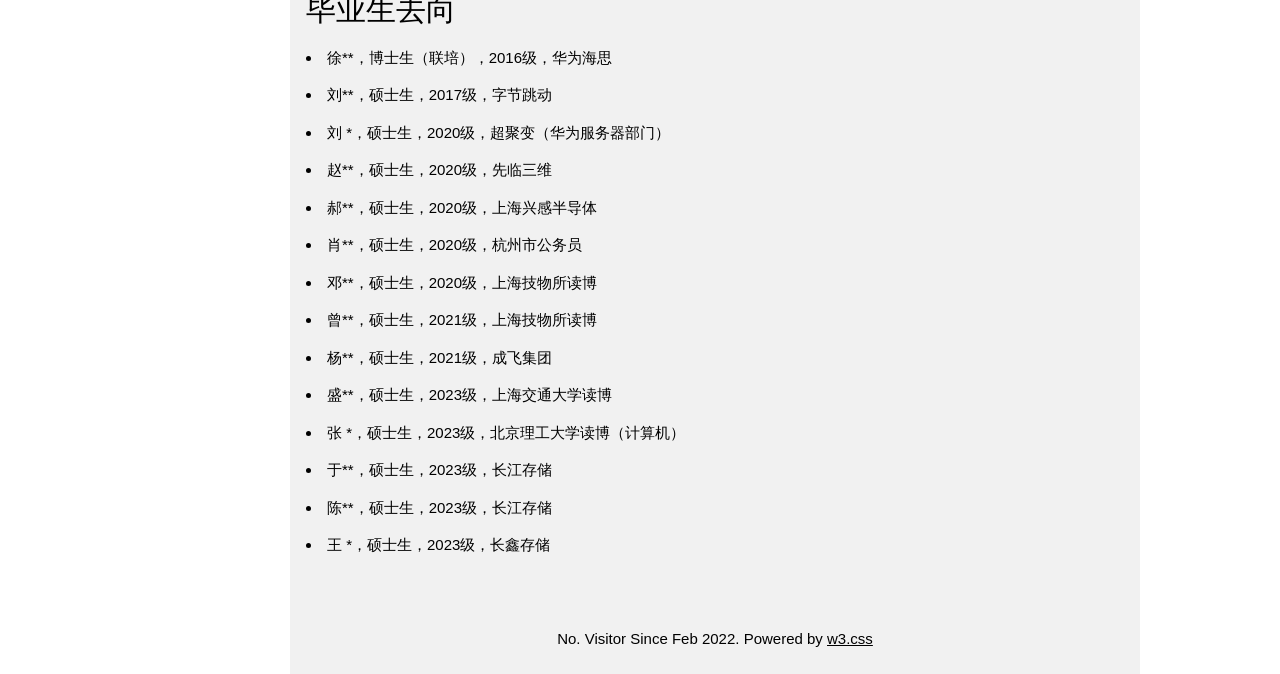
==== commit be91da35: "Update index.html" ====
--- a/index.html
+++ b/index.html
@@ -160,7 +160,7 @@
       <br>
       Jiaqi Zhu, Yi Hong, Qingfeng Hu, Yusong Sheng, Zhongyang Yu, Xiuteng Chen, Weifeng Zhao, Zhaohong Meng, Qiang Wu, Feng Qiu, Zongyin Yang*, <strong>He Zhu*</strong>, and Ning Dai
       <br>
-      <em>Optics Express</em>, 2023, 31(10): 16974-16984. | <a style="color: #447ec9" href="chrome-extension://ikhdkkncnoglghljlkmcimlnlhkeamad/pdf-viewer/web/viewer.html?file=https%3A%2F%2Fopg.optica.org%2Fdirectpdfaccess%2F9997e5d5-12fb-4549-94328fb169405b55_530421%2Foe-31-10-16974.pdf%3Fda%3D1%26id%3D530421%26seq%3D0%26mobile%3Dno#=&zoom=190">paper</a>
+      <em>ACS Nano</em>. | <a style="color: #447ec9" href="https://pubs.acs.org/ancac3/article-abstract/20/46/31411/5468892/Ferroelectric-Empowered-van-der-Waals-Spectrometer?redirectedFrom=PDF">paper</a>
       </p>  
 	  
 	  <p>
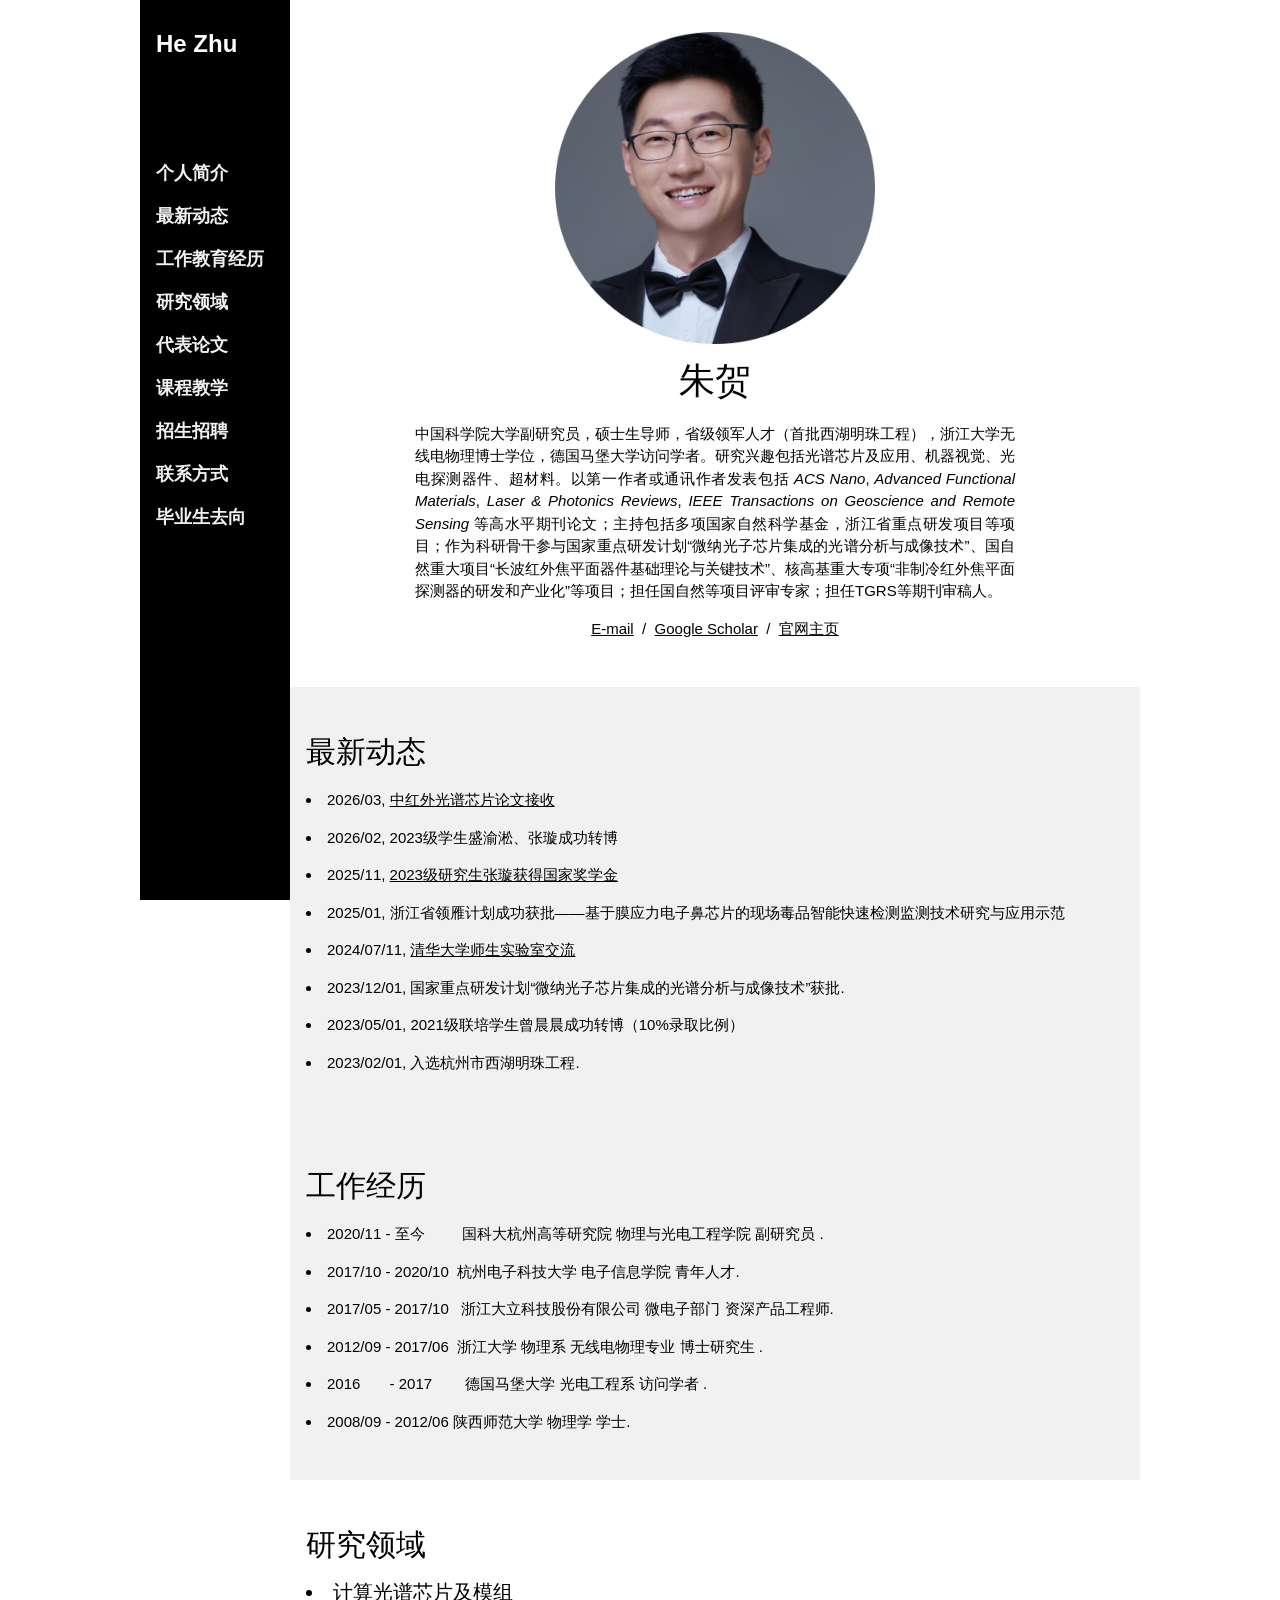
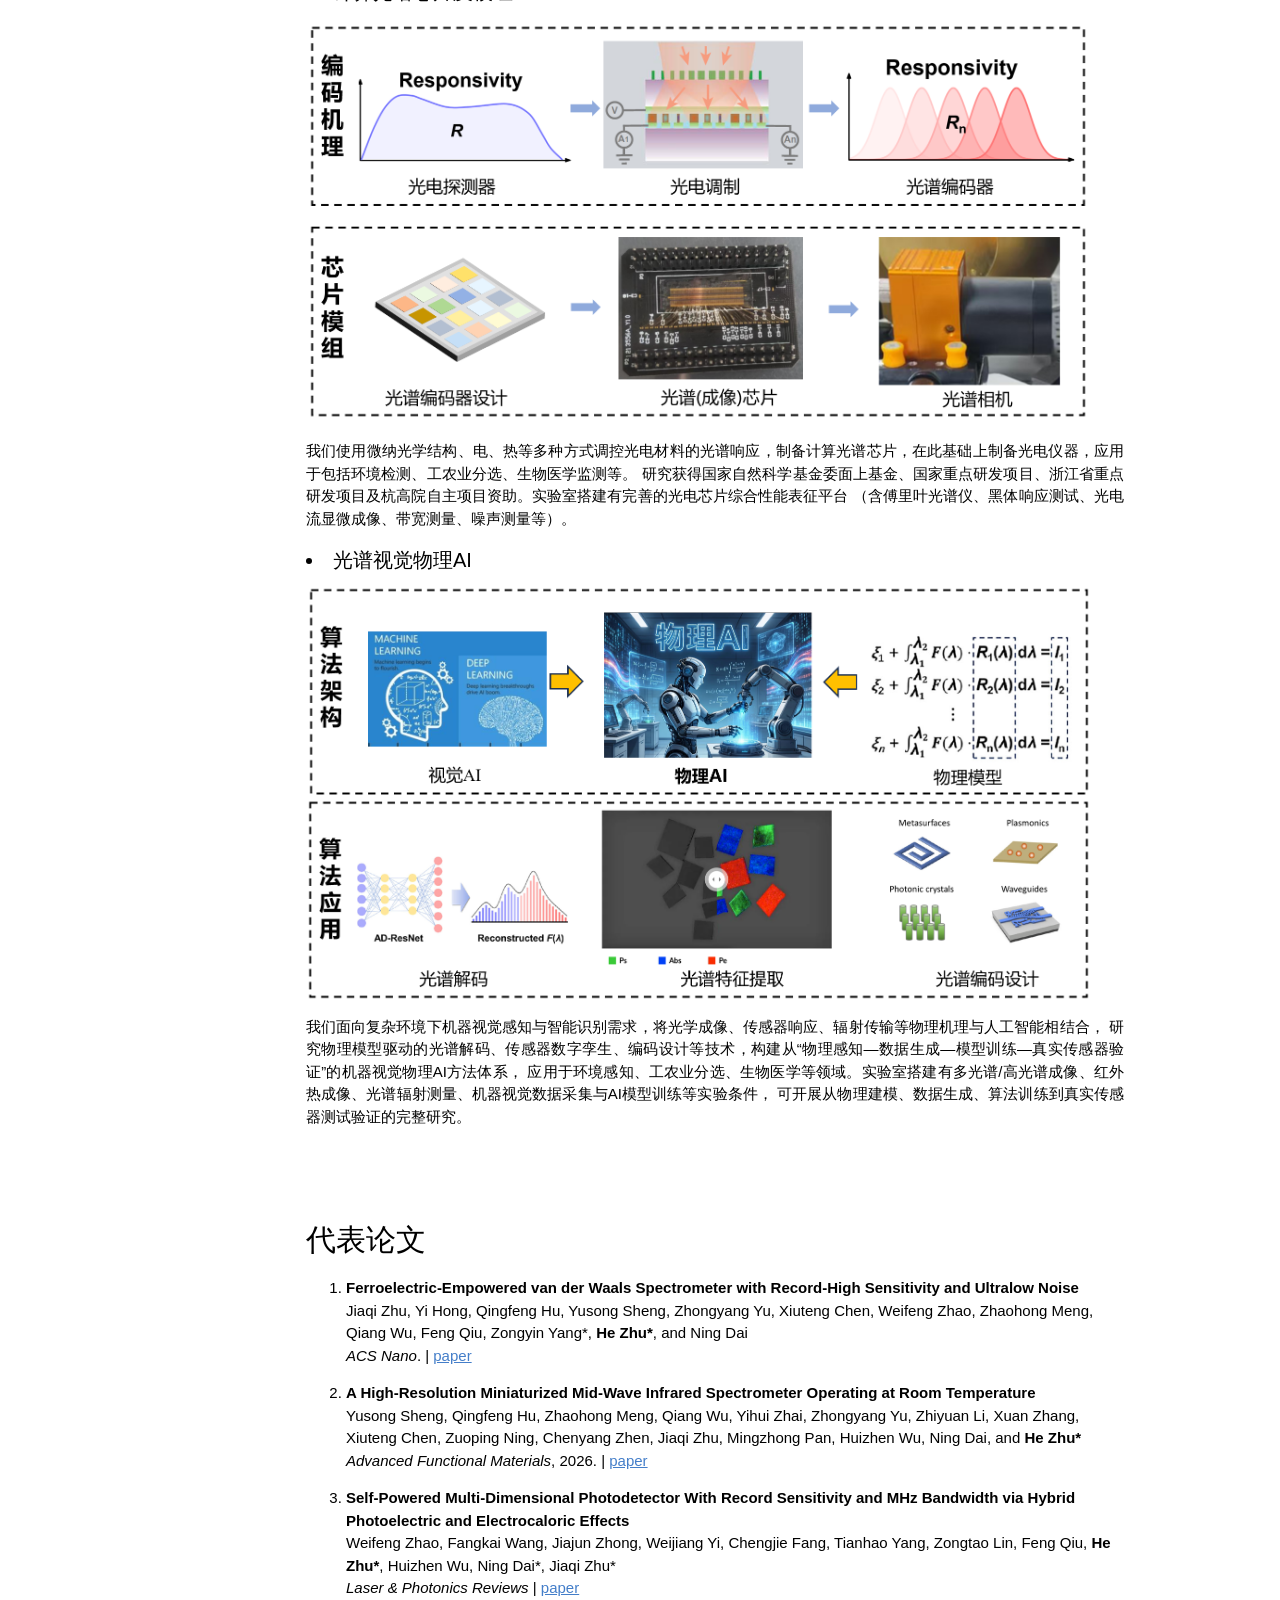
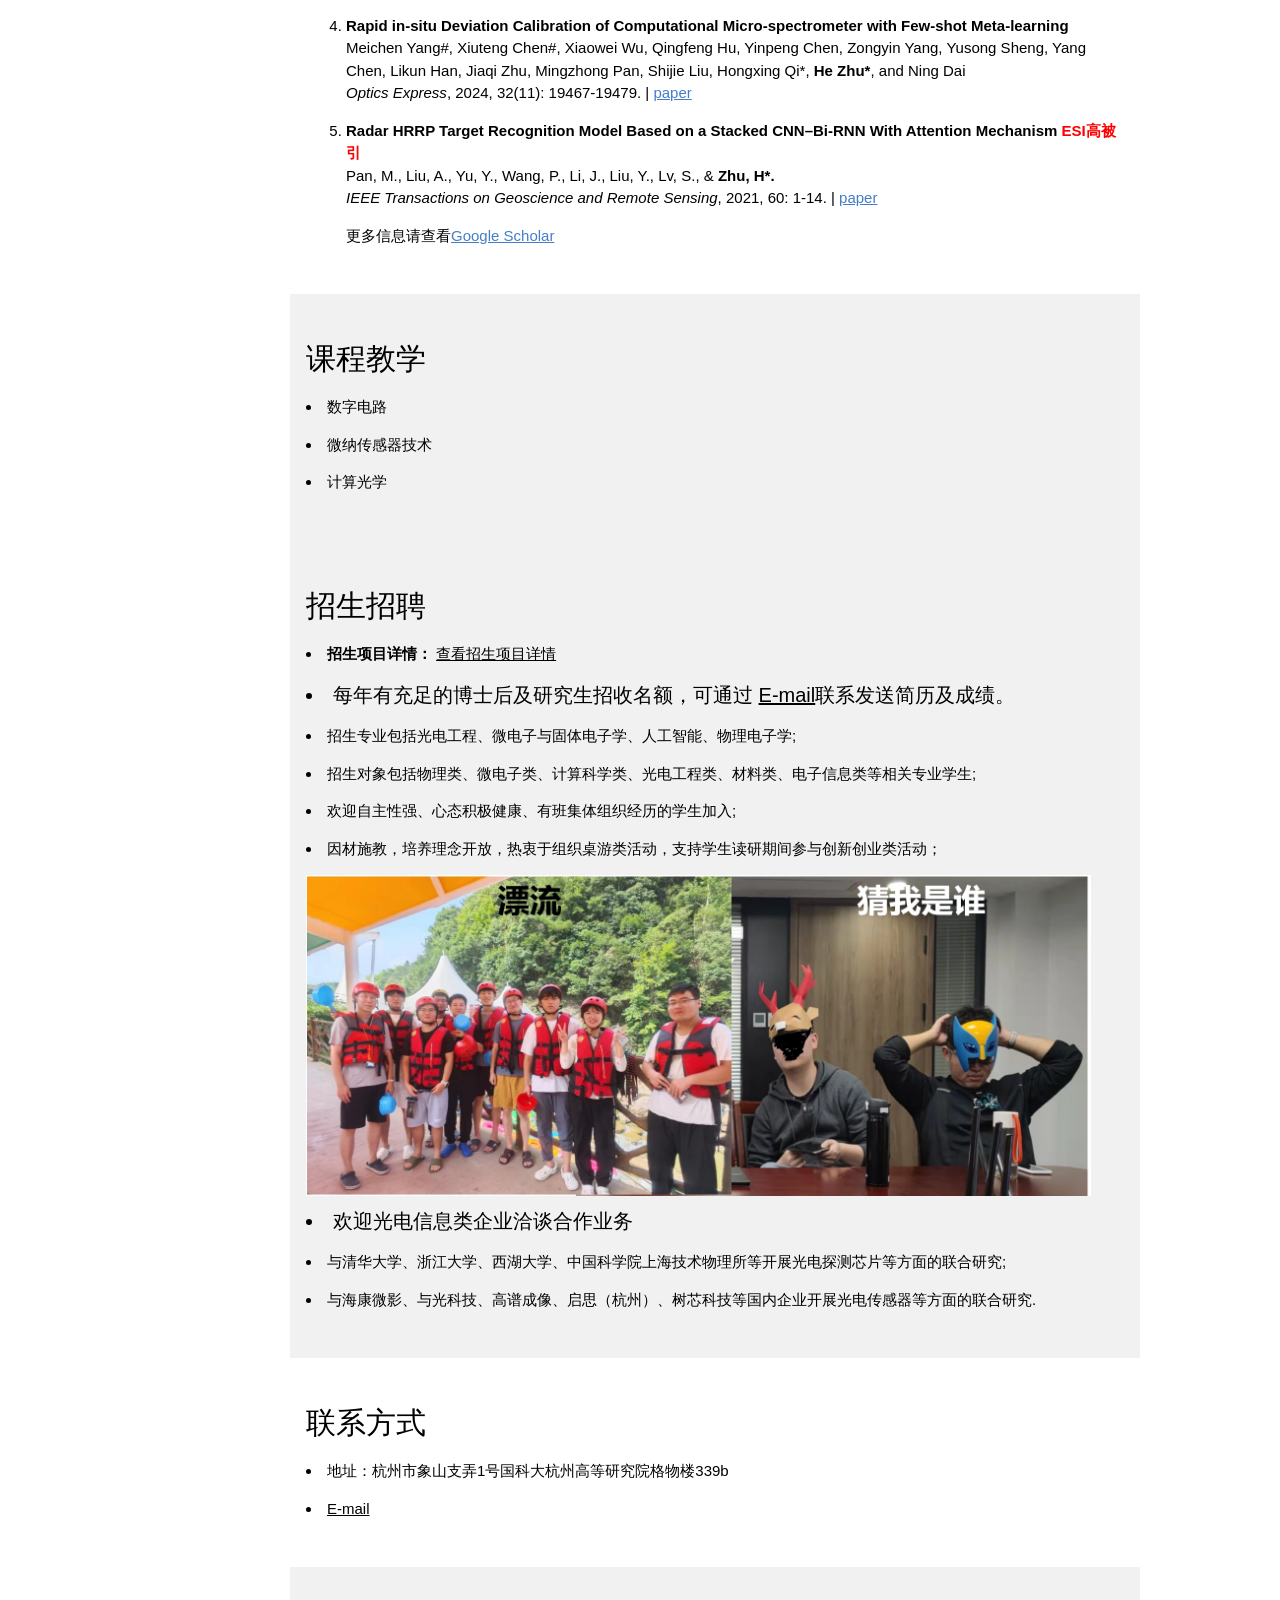
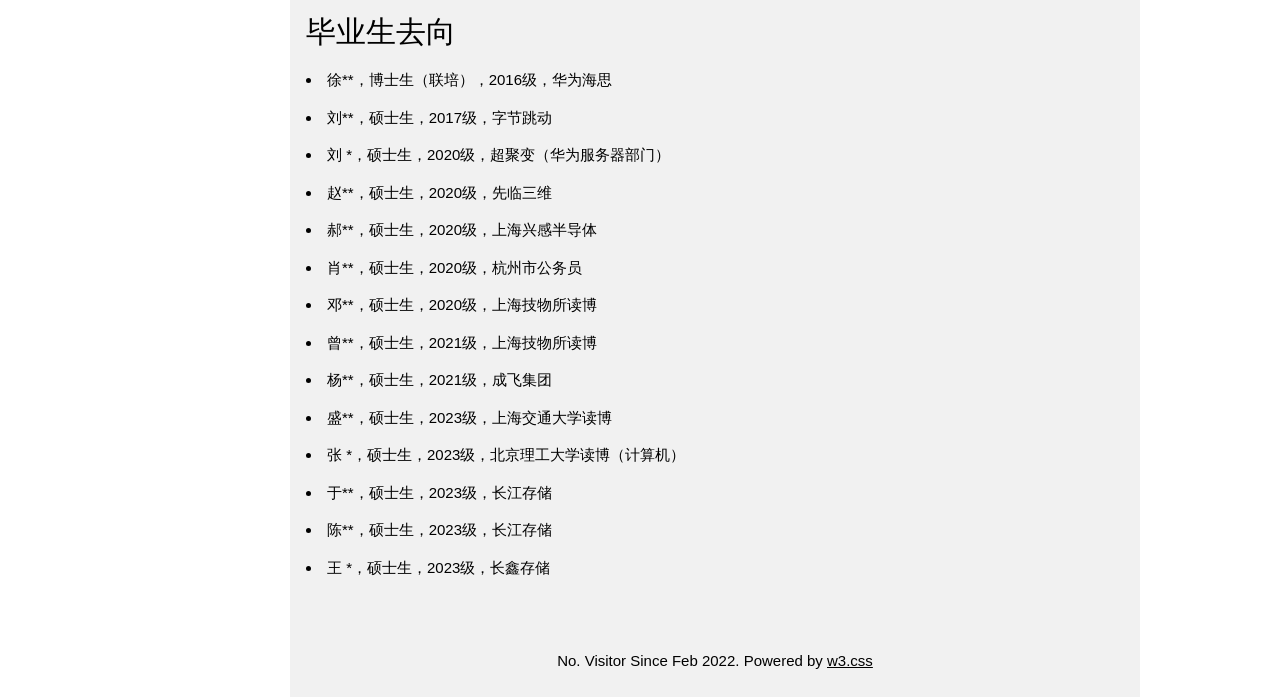
==== commit bb217597: "Update index.html" ====
--- a/index.html
+++ b/index.html
@@ -172,11 +172,11 @@
       </p>
       
 	  <p>
-      <li><strong>Monolithic photon-trapping Si detector for high-efficiency ultra-broadband infrared detection</strong>
-      <br>
-      Zhongyang Yu, Zhaohong Meng, Xi Wang, Xinkai Zhu, Yaotian Liu, Yuxiang Fan, Zuoping Ning, Yusong Sheng, Qiang Wu, Jiaqi Zhu, Ning Dai, and <strong>He Zhu*</strong>
-      <br>
-      <em>Optics Letters</em>, 2026, 51(6): 1375-1378. | <a style="color: #447ec9" href="https://opg.optica.org/viewmedia.cfm?r=1&rwjcode=ol&uri=ol-51-6-1375&seq=0">paper</a>
+      <li><strong>Self-Powered Multi-Dimensional Photodetector With Record Sensitivity and MHz Bandwidth via Hybrid Photoelectric and Electrocaloric Effects</strong>
+      <br>
+      Weifeng Zhao, Fangkai Wang, Jiajun Zhong, Weijiang Yi, Chengjie Fang, Tianhao Yang, Zongtao Lin, Feng Qiu, <strong>He Zhu*</strong>, Huizhen Wu, Ning Dai*, Jiaqi Zhu*
+      <br>
+      <em>Laser & Photonics Reviews</em> | <a style="color: #447ec9" href="https://onlinelibrary.wiley.com/doi/10.1002/lpor.72190?af=R">paper</a>
       </p>
 		
       <p>
